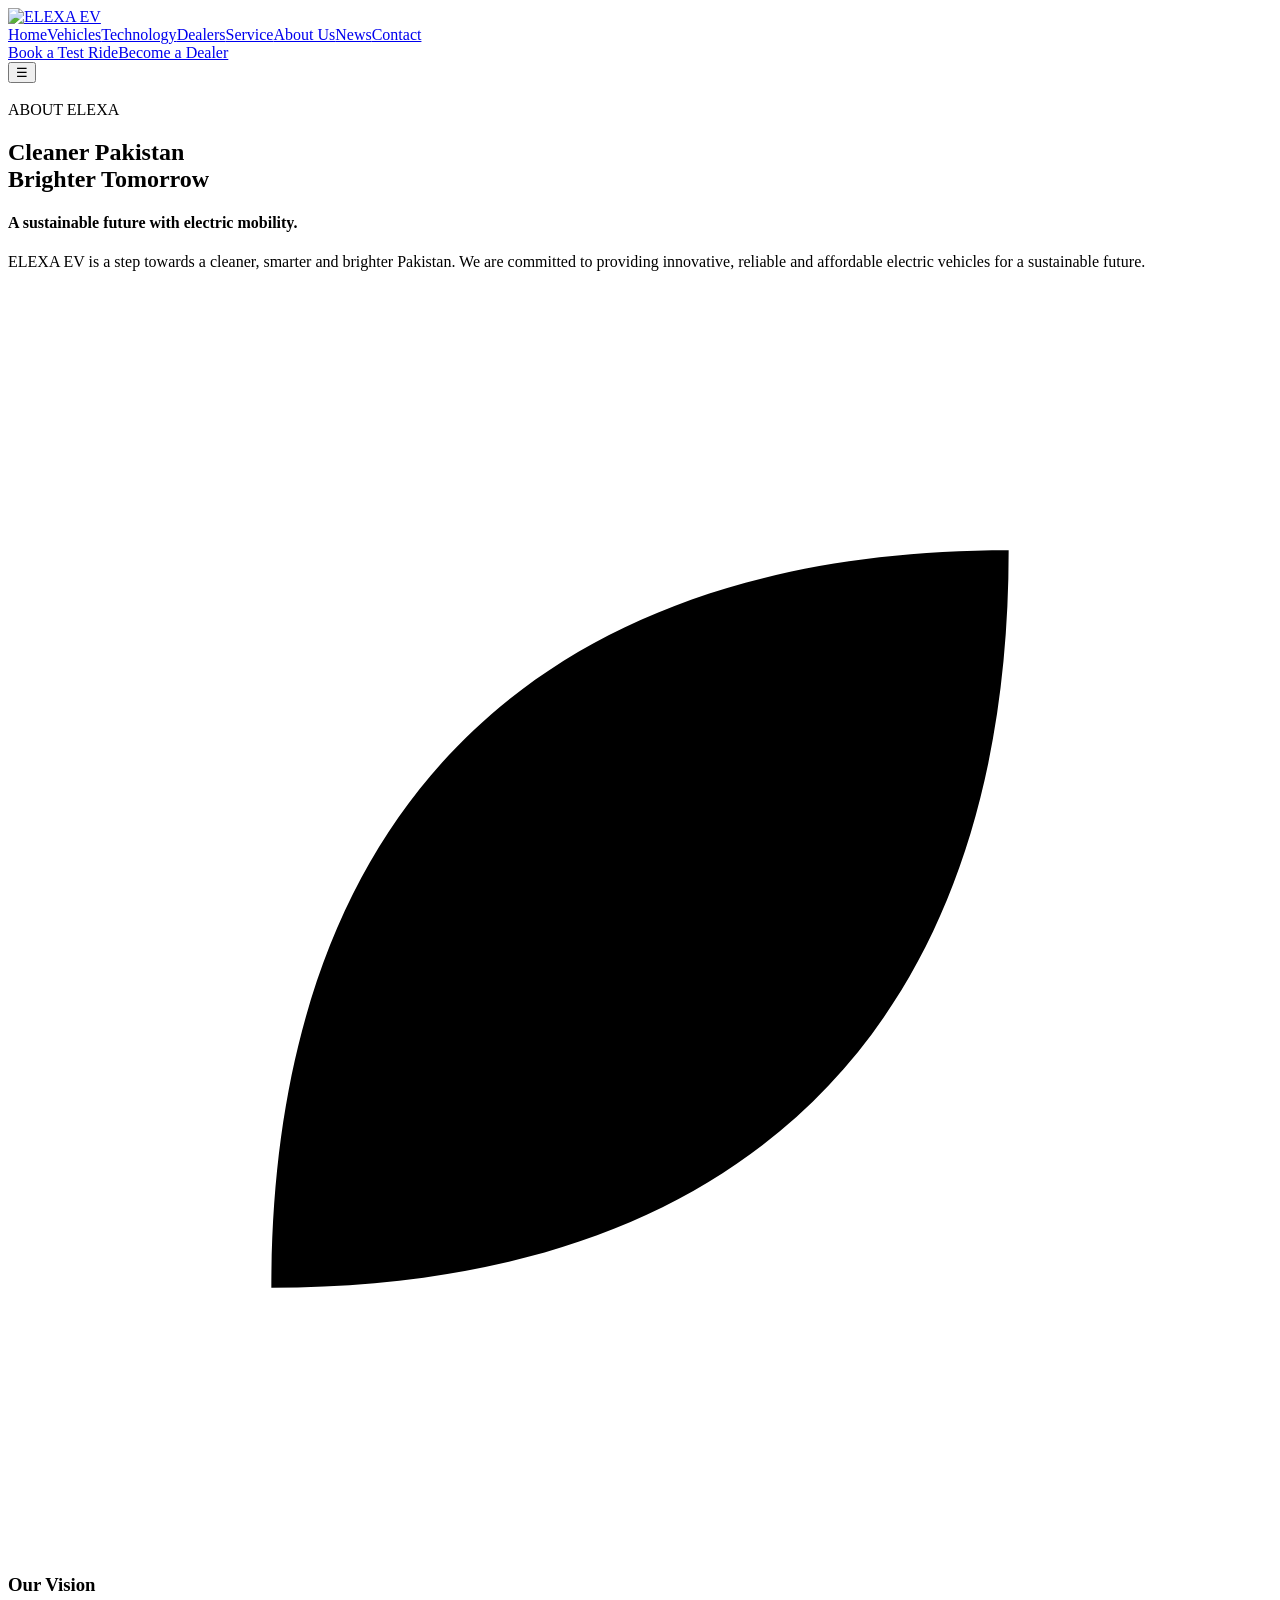
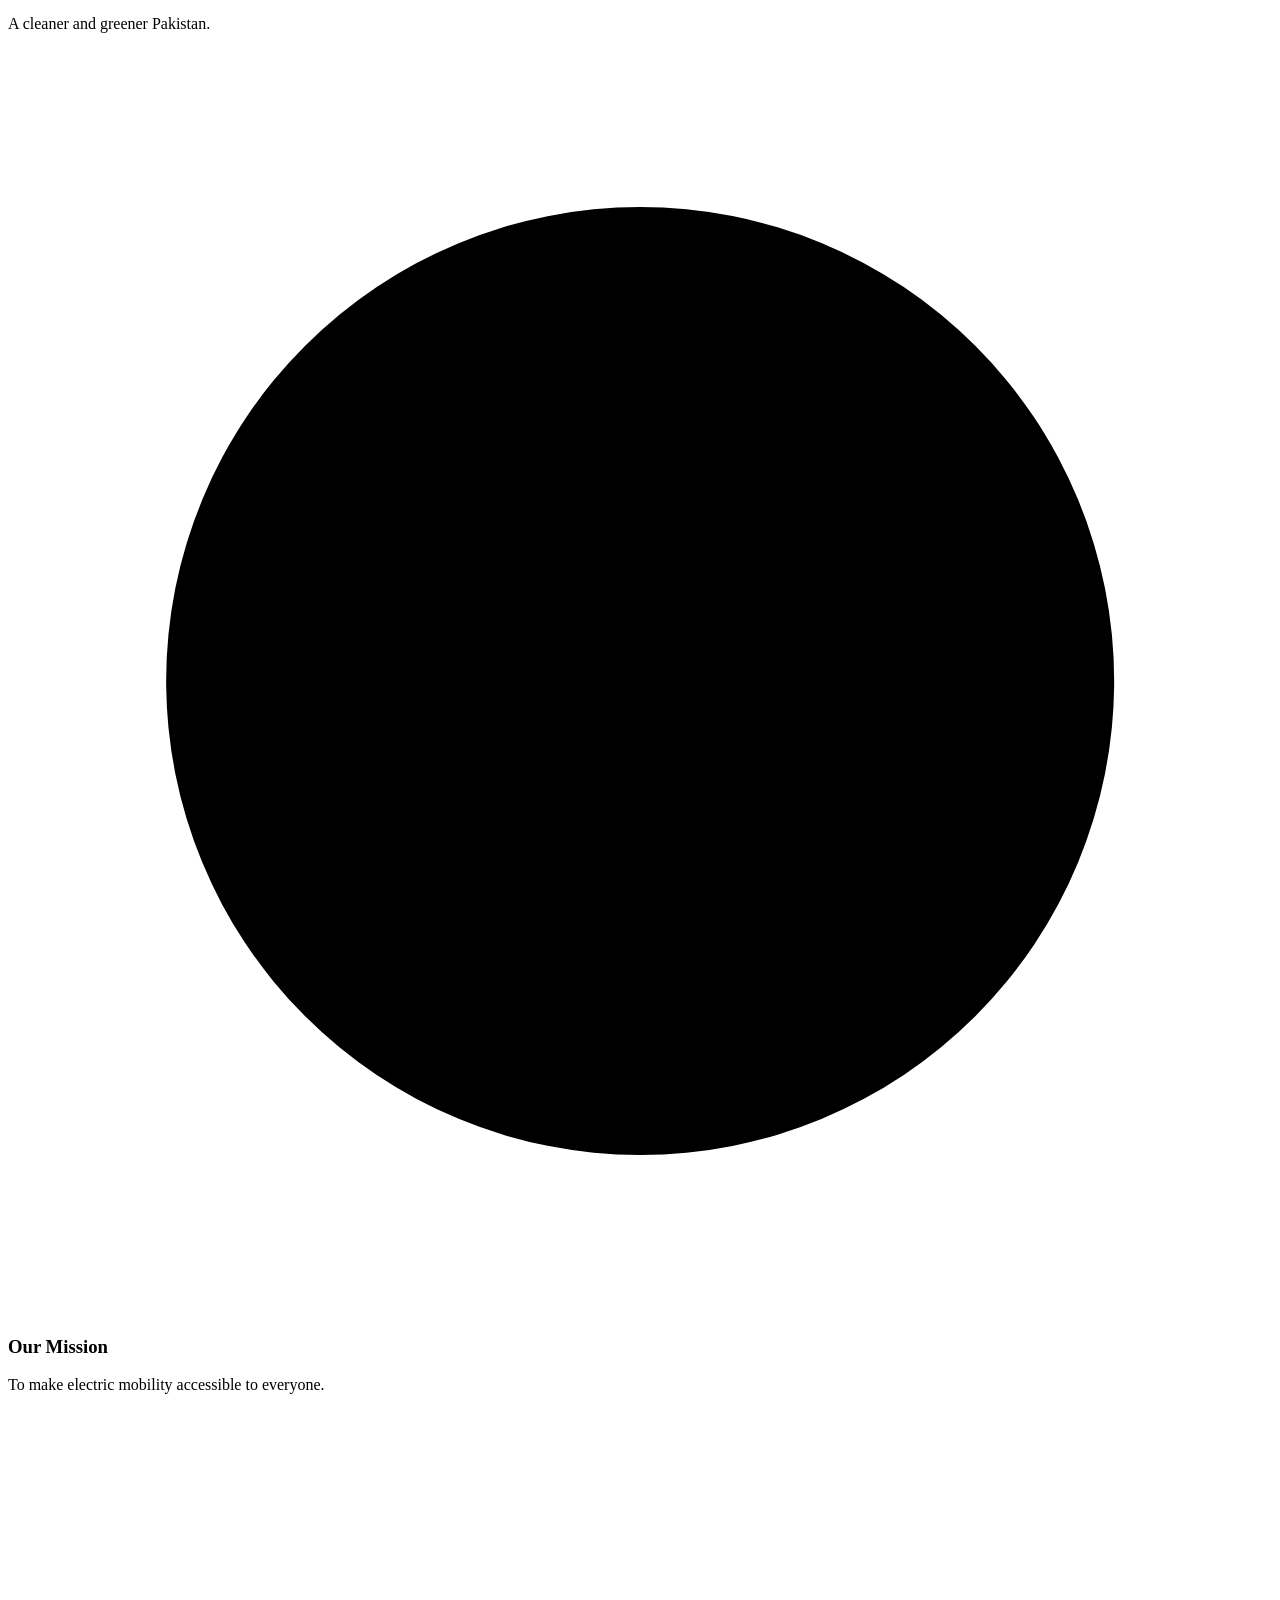
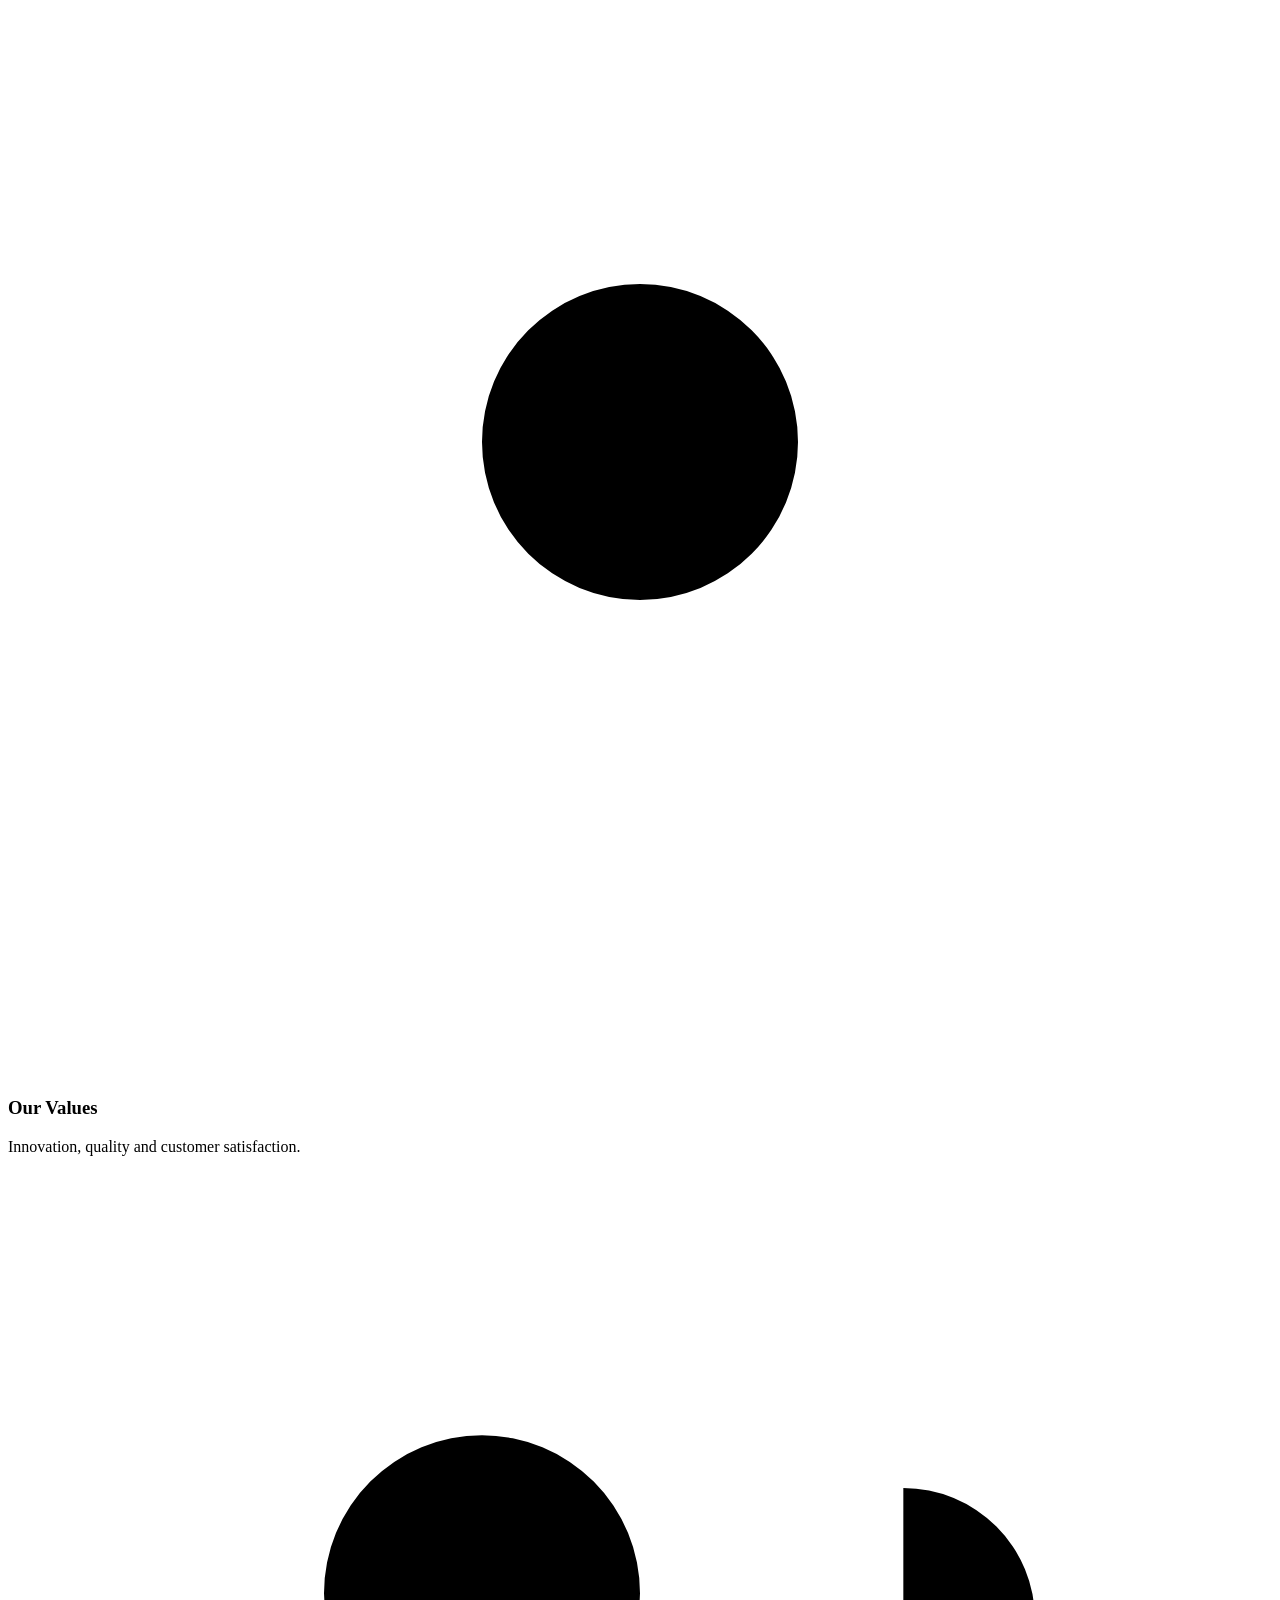
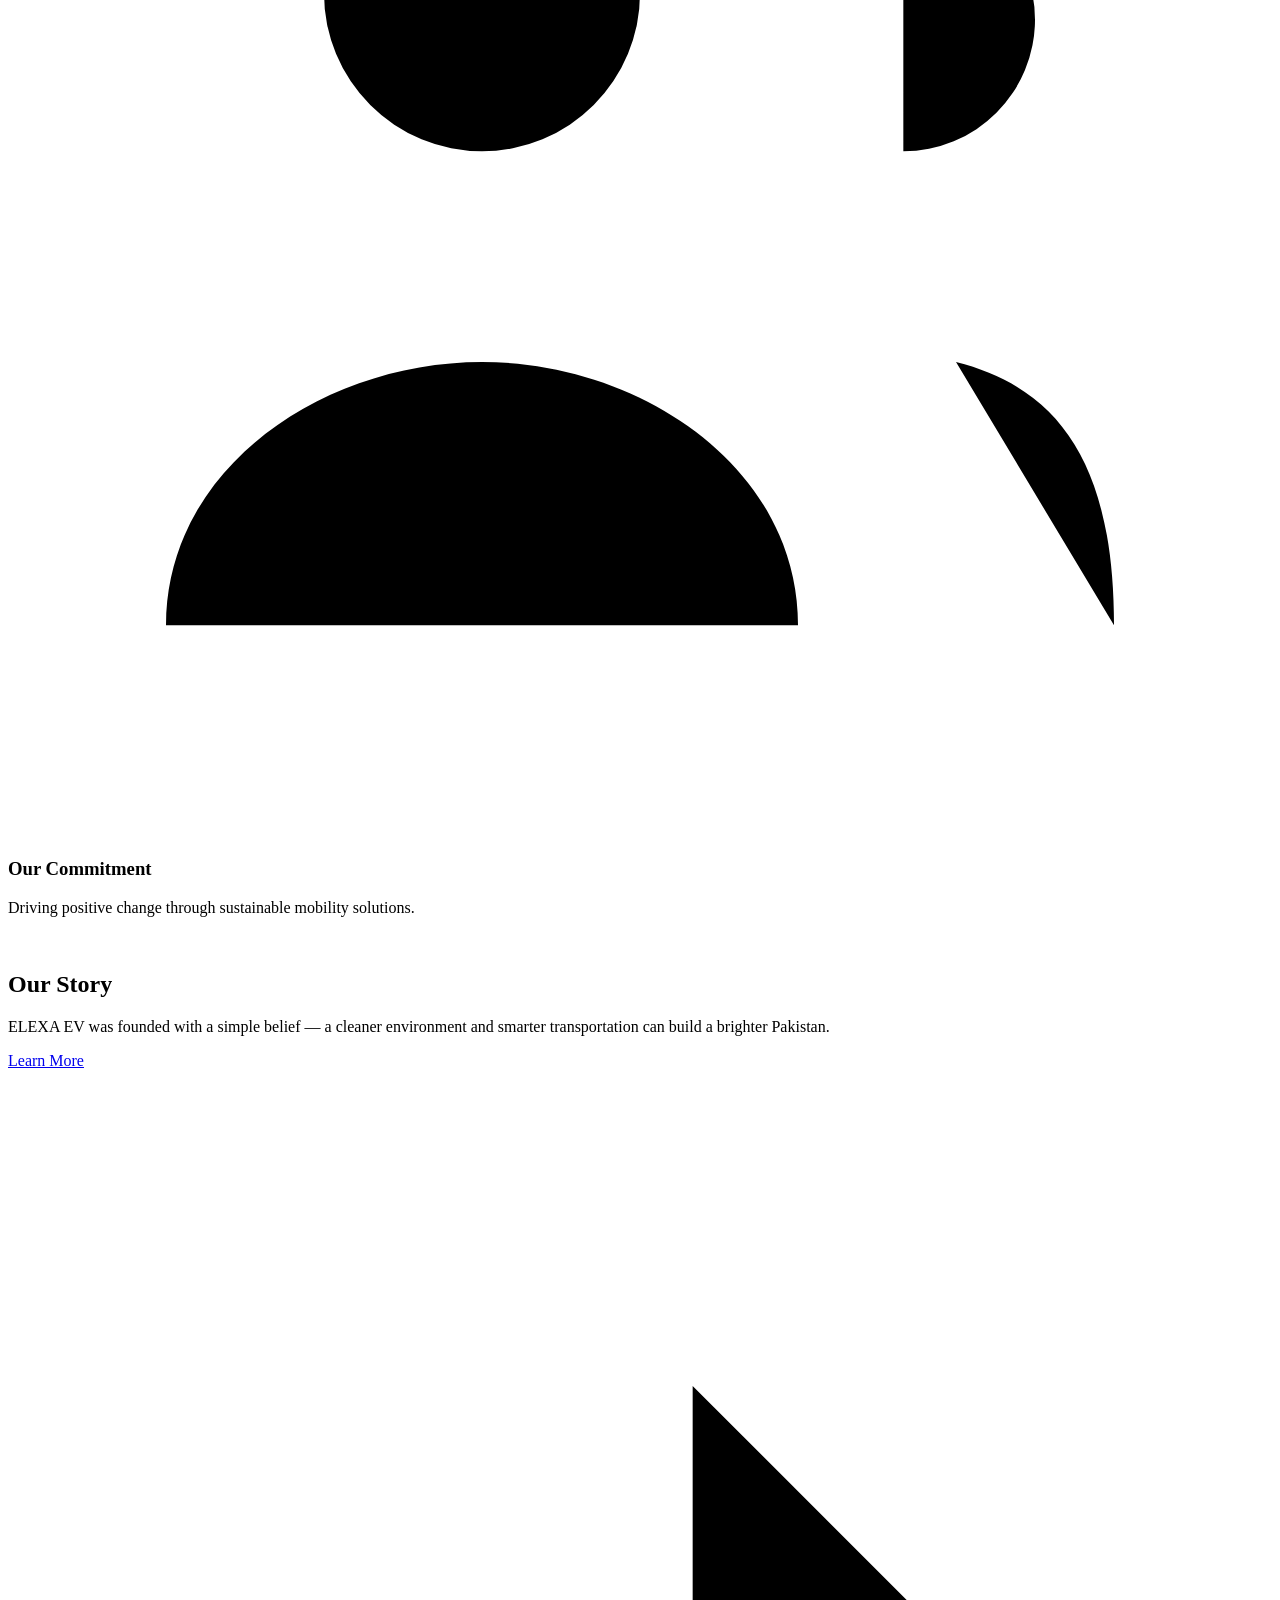
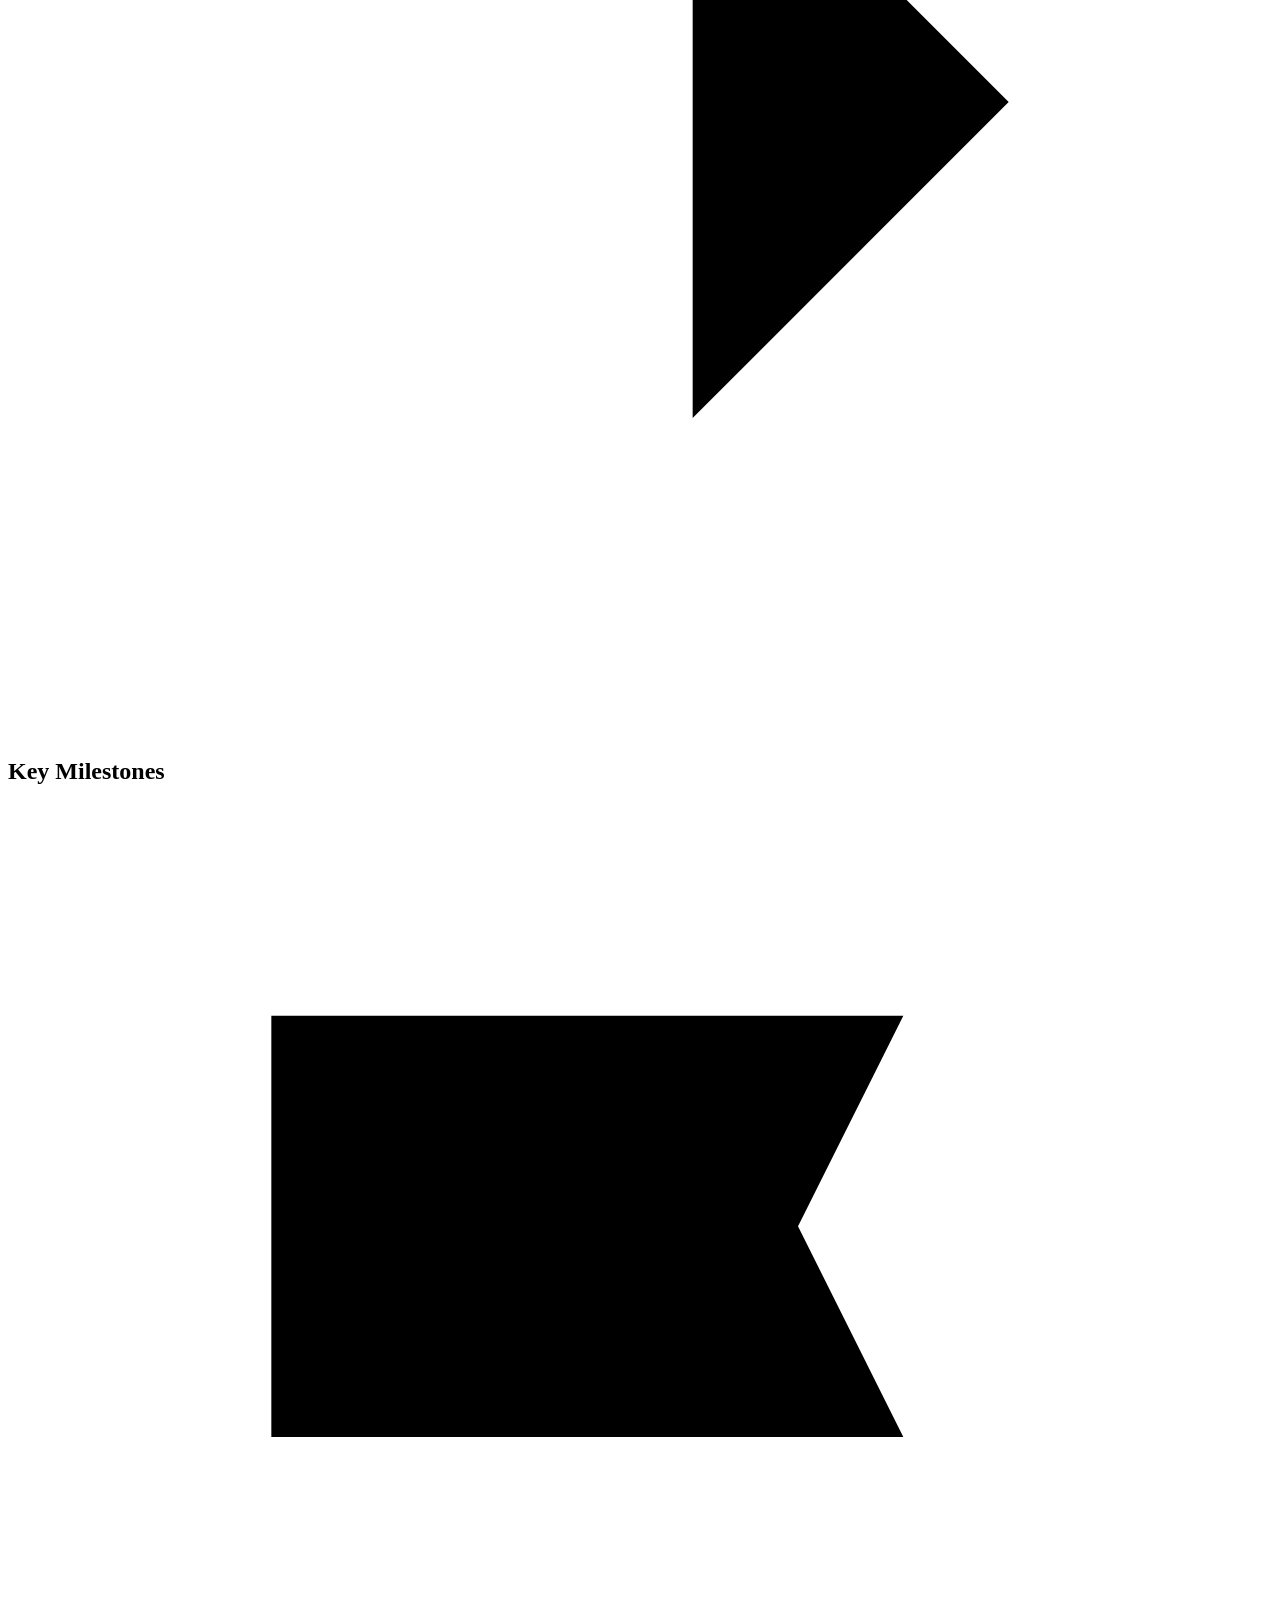
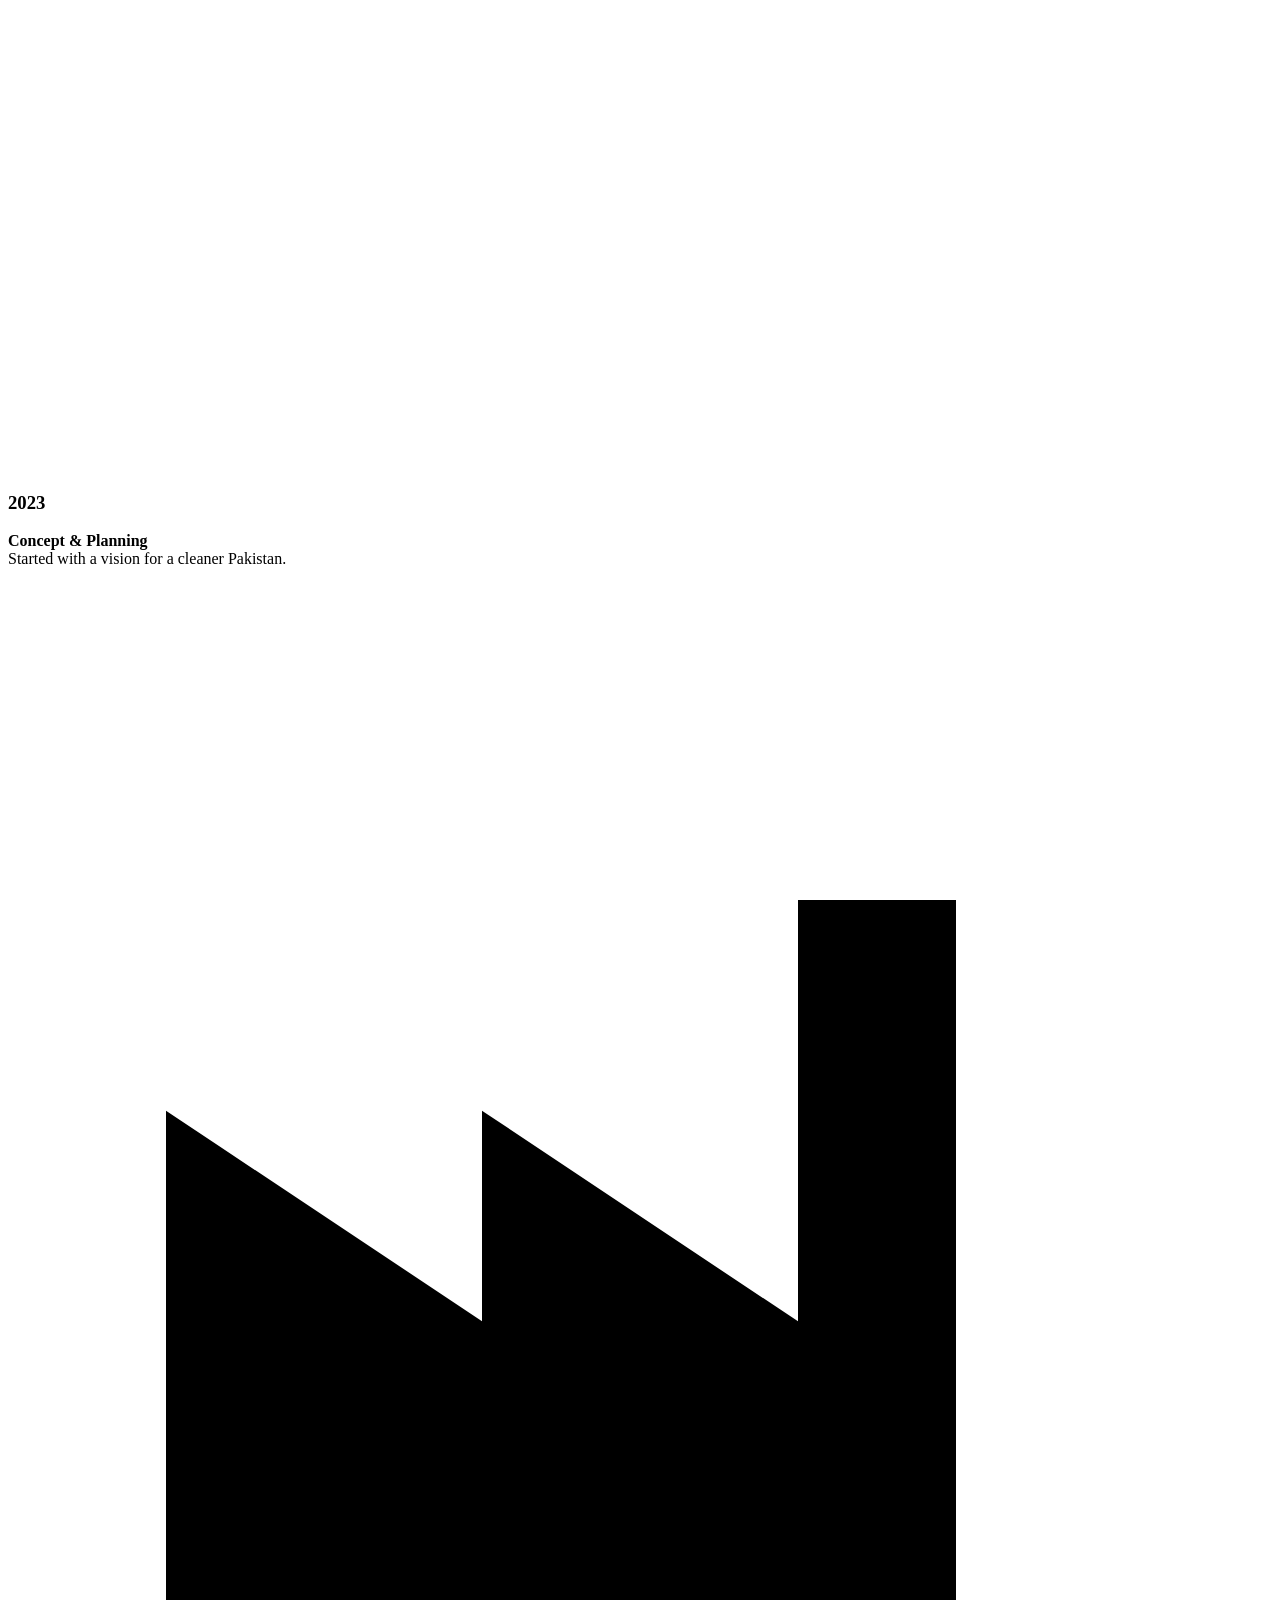
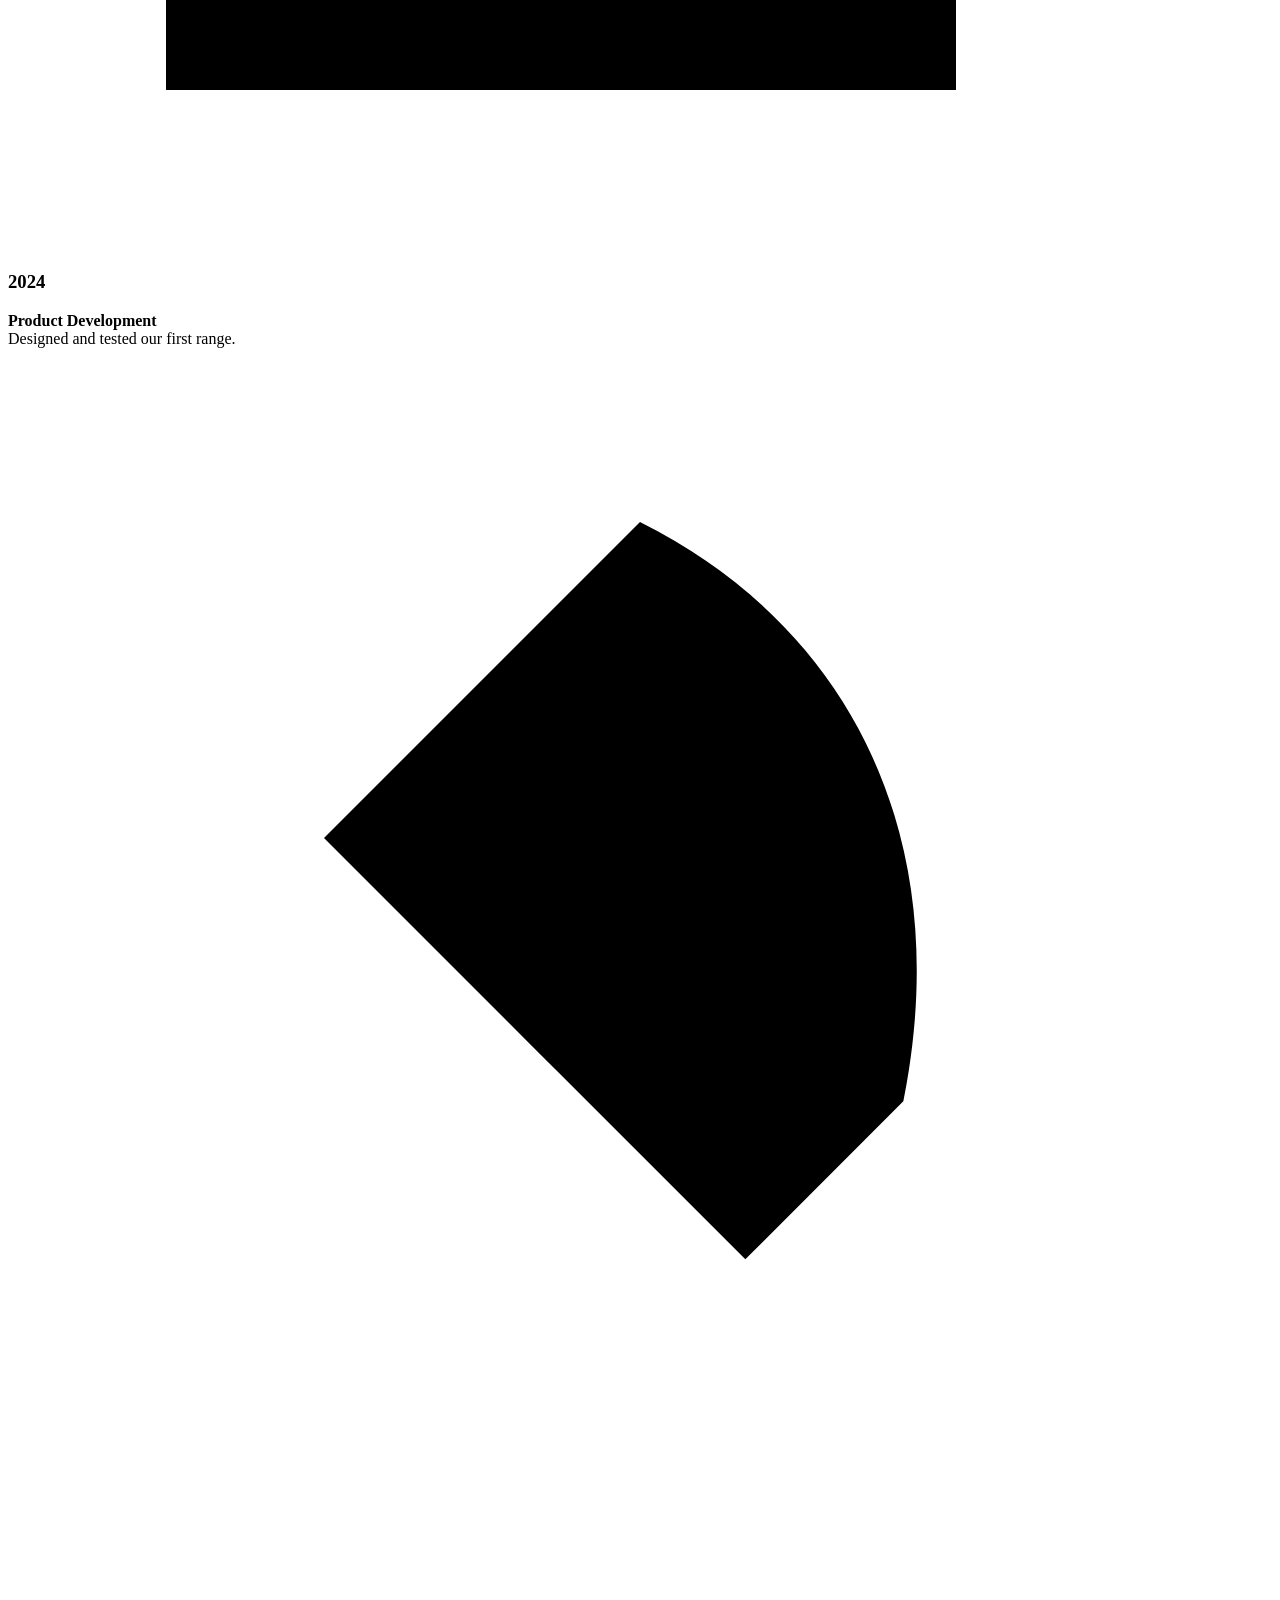
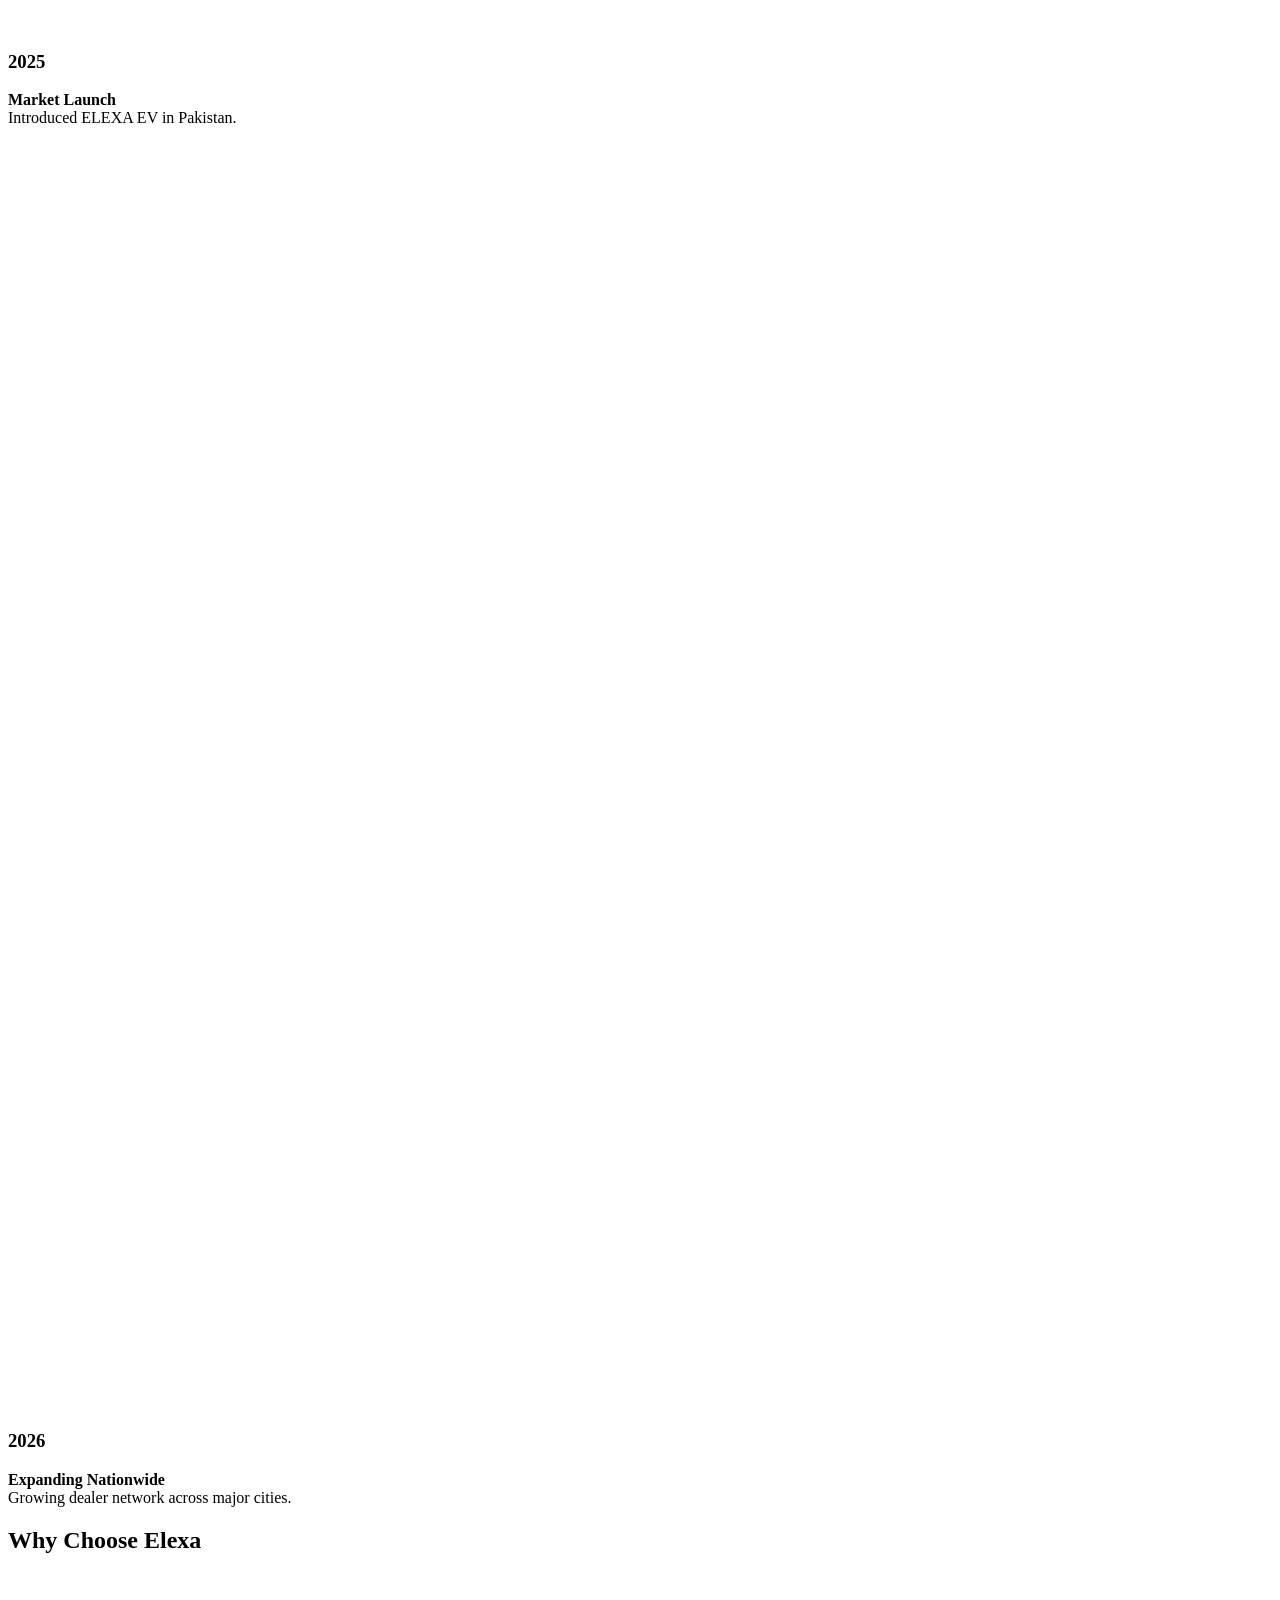
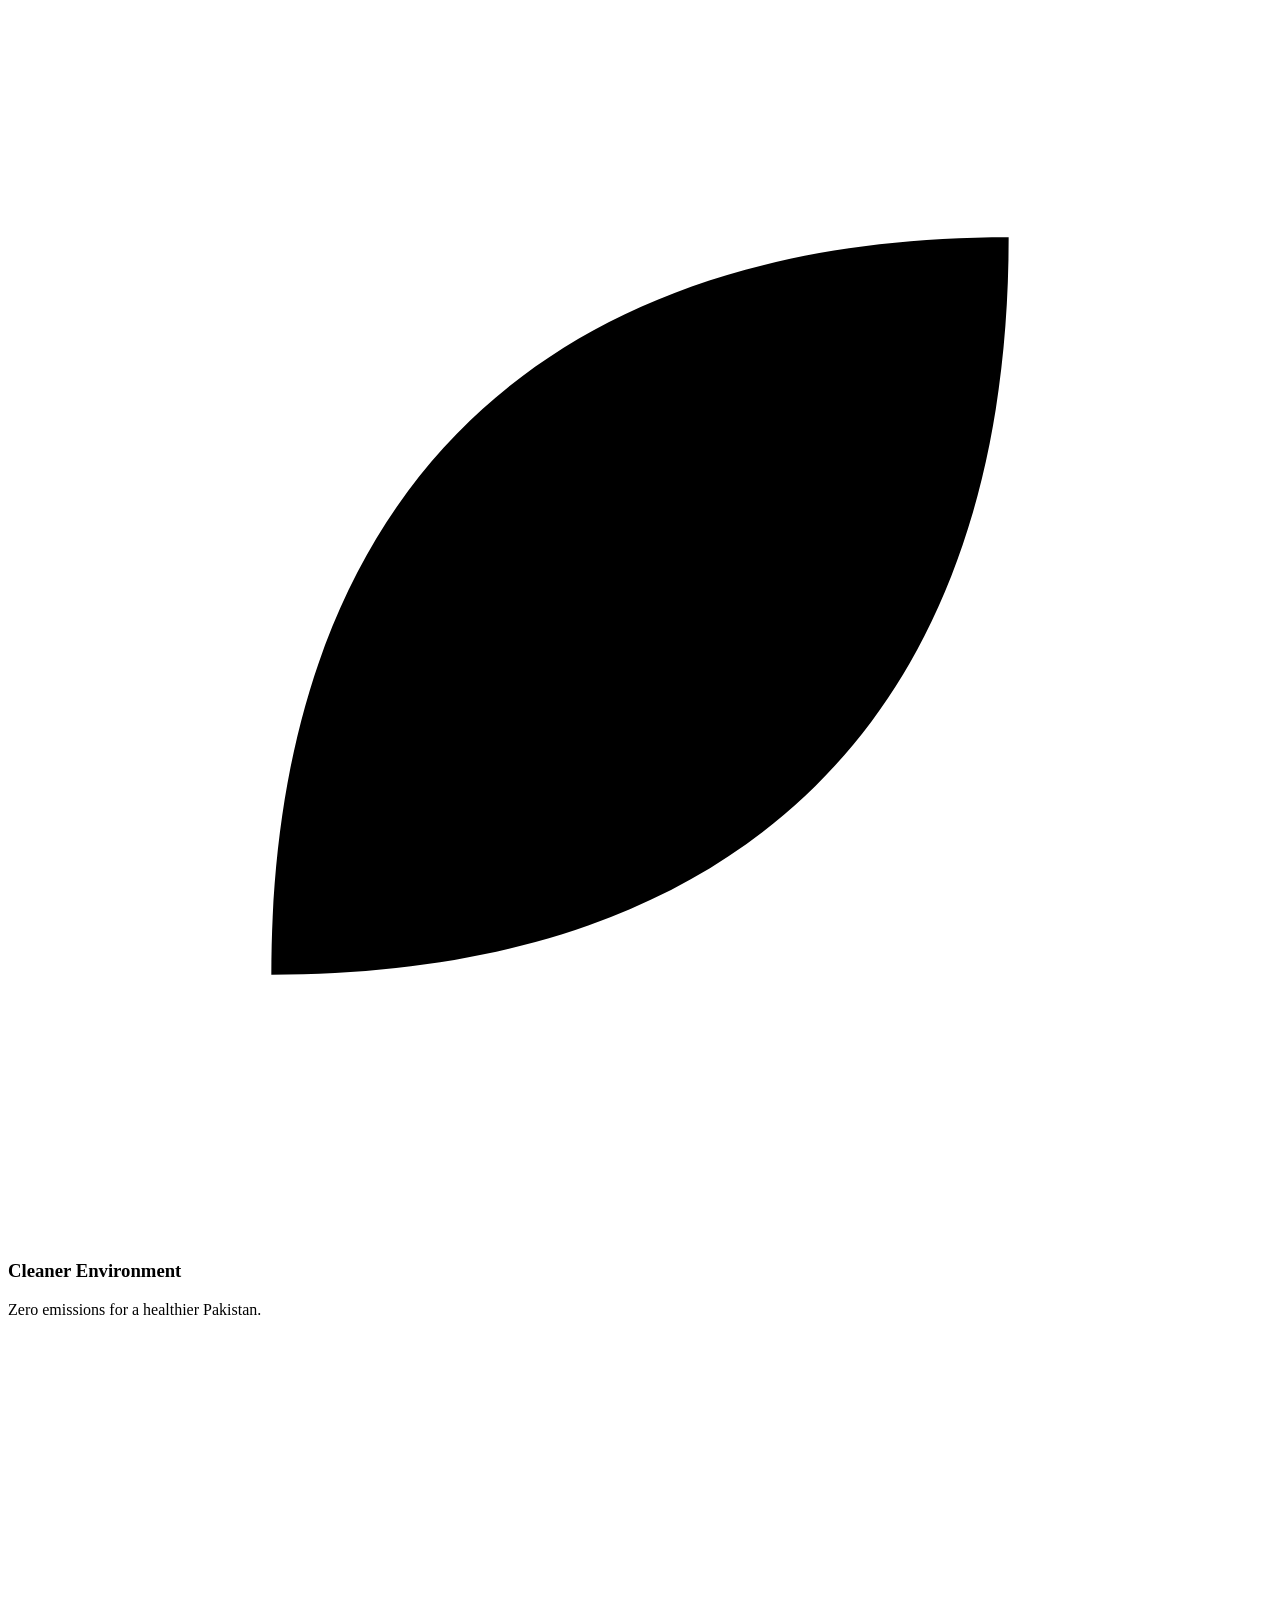
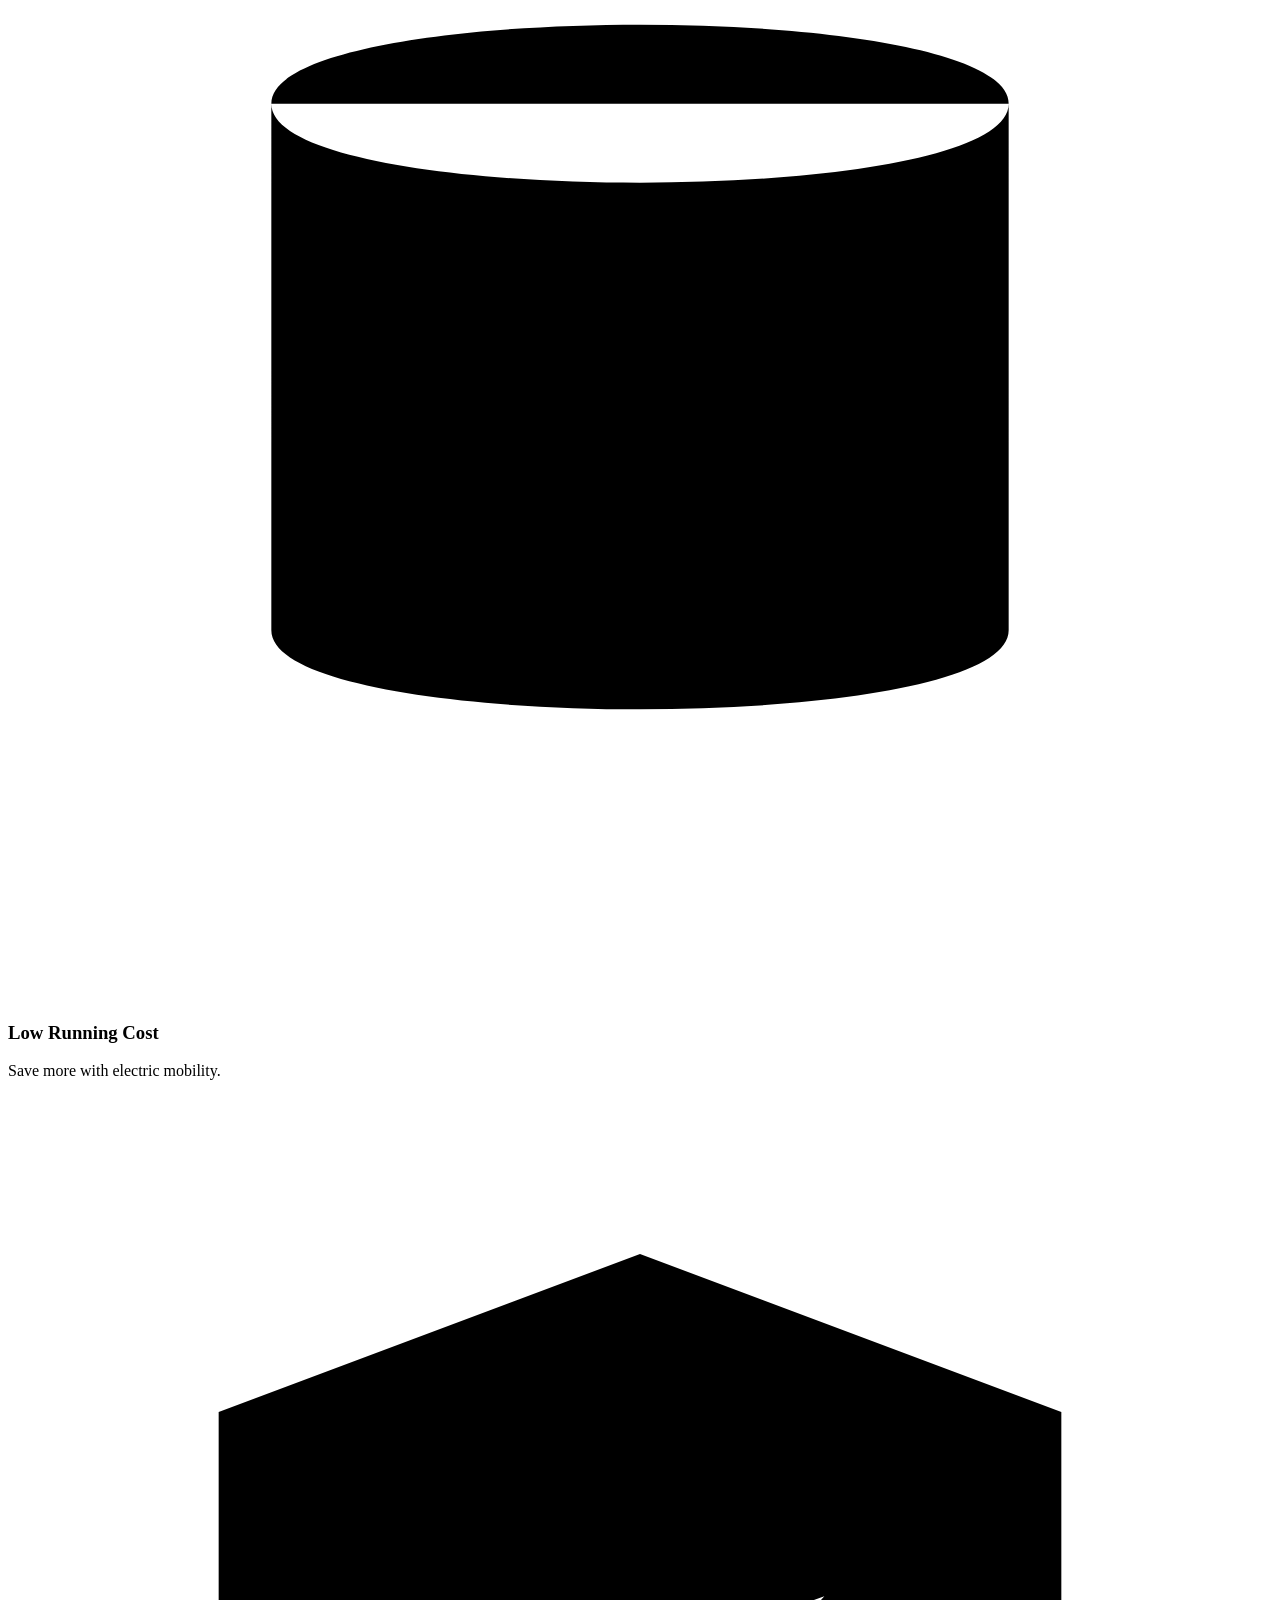
==== about.html @ 74de6cdb "Add files via upload" ====
<!DOCTYPE html><html lang="en"><head><meta charset="utf-8"><meta name="viewport" content="width=device-width,initial-scale=1"><title>About Us | ELEXA EV</title>
<link href="https://fonts.googleapis.com/css2?family=Exo+2:ital,wght@0,600;0,800;1,800&family=Inter:wght@400;500;600&family=Kaushan+Script&display=swap" rel="stylesheet"><link rel="stylesheet" href="css/style.css"></head><body class="">
<header class="hd"><div class="wrap"><a class="logo" href="index.html"><img src="images/logo.png" alt="ELEXA EV"></a><nav class="nav"><a href="index.html">Home</a><a href="models.html">Vehicles</a><a href="technology.html">Technology</a><a href="dealers.html">Dealers</a><a href="service.html">Service</a><a href="about.html" class=on>About Us</a><a href="news.html">News</a><a href="contact.html">Contact</a></nav><div class="acts"><a class="btn" href="test-ride.html">Book a Test Ride</a><a class="btn w" href="dealers.html#become">Become a Dealer</a></div><button class="tg" aria-label="Menu">&#9776;</button></div></header>
<section class="hero" style="--ar:1024/310;--tw:36"><img class="bg" src="images/hero_about.jpg" alt=""><div class="wrap"><div class="tx"><div class="kick">ABOUT ELEXA</div><h1>Cleaner Pakistan <span style="display:block">Brighter Tomorrow</span></h1><h4>A sustainable future with electric mobility.</h4><p>ELEXA EV is a step towards a cleaner, smarter and brighter Pakistan. We are committed to providing innovative, reliable and affordable electric vehicles for a sustainable future.</p><div class="bt"></div></div></div></section><section class="wrap sec"><div class="card g g4"><div class="ft"><div class="ic"><svg class="i" viewBox="0 0 24 24"><path d="M5 19c0-9 5-14 14-14 0 9-5 14-14 14zM5 19c3-4 6-7 9-9"/></svg></div><h3>Our Vision</h3><p>A cleaner and greener Pakistan.</p></div><div class="ft"><div class="ic"><svg class="i" viewBox="0 0 24 24"><path d="M12 21a9 9 0 100-18 9 9 0 000 18zM12 16a4 4 0 100-8 4 4 0 000 8z"/></svg></div><h3>Our Mission</h3><p>To make electric mobility accessible to everyone.</p></div><div class="ft"><div class="ic"><svg class="i" viewBox="0 0 24 24"><path d="M12 15a3 3 0 100-6 3 3 0 000 6zM12 3v3M12 18v3M3 12h3M18 12h3M5.6 5.6l2.1 2.1M16.3 16.3l2.1 2.1M18.4 5.6l-2.1 2.1M7.7 16.3l-2.1 2.1"/></svg></div><h3>Our Values</h3><p>Innovation, quality and customer satisfaction.</p></div><div class="ft"><div class="ic"><svg class="i" viewBox="0 0 24 24"><path d="M9 11a3 3 0 100-6 3 3 0 000 6zM3 20c0-3 3-5 6-5s6 2 6 5M17 11a2.5 2.5 0 100-5M18 15c2 .5 3 2 3 5"/></svg></div><h3>Our Commitment</h3><p>Driving positive change through sustainable mobility solutions.</p></div></div></section><section class="wrap"><div class="ov" style="min-height:240px"><img src="images/about_store.jpg" alt=""><div class="tx"><h2>Our <span>Story</span></h2><p style="margin-bottom:16px">ELEXA EV was founded with a simple belief &mdash; a cleaner environment and smarter transportation can build a brighter Pakistan.</p><a class="btn " href="contact.html">Learn More<svg viewBox="0 0 24 24"><path d="M5 12h14M13 6l6 6-6 6"/></svg></a></div></div></section><section class="wrap sec"><h2 style="font-size:24px;margin-bottom:20px">Key <span>Milestones</span></h2><div class="tl"><div class="ft"><div class="ic"><svg class="i" viewBox="0 0 24 24"><path d="M5 21V4M5 4h12l-2 4 2 4H5"/></svg></div><h3>2023</h3><p><b style="color:var(--navy)">Concept &amp; Planning</b><br>Started with a vision for a cleaner Pakistan.</p></div><div class="ft"><div class="ic"><svg class="i" viewBox="0 0 24 24"><path d="M3 21V10l6 4V10l6 4V6h3v15z"/></svg></div><h3>2024</h3><p><b style="color:var(--navy)">Product Development</b><br>Designed and tested our first range.</p></div><div class="ft"><div class="ic"><svg class="i" viewBox="0 0 24 24"><path d="M12 3c4 2 6 6 5 11l-3 3-4-4-4-4 3-3zM9 15l-4 4M13 17v3"/></svg></div><h3>2025</h3><p><b style="color:var(--navy)">Market Launch</b><br>Introduced ELEXA EV in Pakistan.</p></div><div class="ft"><div class="ic"><svg class="i" viewBox="0 0 24 24"><path d="M4 20V4M4 20h16M8 16v-4M12 16V8M16 16v-6"/></svg></div><h3>2026</h3><p><b style="color:var(--navy)">Expanding Nationwide</b><br>Growing dealer network across major cities.</p></div></div></section><section class="wrap" style="padding-bottom:30px"><h2 style="font-size:24px;margin-bottom:20px">Why Choose <span>Elexa</span></h2><div class="g g4"><div class="card"><div class="ft"><div class="ic"><svg class="i" viewBox="0 0 24 24"><path d="M5 19c0-9 5-14 14-14 0 9-5 14-14 14zM5 19c3-4 6-7 9-9"/></svg></div><h3>Cleaner Environment</h3><p>Zero emissions for a healthier Pakistan.</p></div></div><div class="card"><div class="ft"><div class="ic"><svg class="i" viewBox="0 0 24 24"><path d="M5 7c0-2 14-2 14 0s-14 2-14 0zM5 7v10c0 2 14 2 14 0V7M5 12c0 2 14 2 14 0"/></svg></div><h3>Low Running Cost</h3><p>Save more with electric mobility.</p></div></div><div class="card"><div class="ft"><div class="ic"><svg class="i" viewBox="0 0 24 24"><path d="M12 3l8 3v6c0 5-3.5 8-8 9-4.5-1-8-4-8-9V6zM8.5 12l2.5 2.5 4.5-5"/></svg></div><h3>Reliable Performance</h3><p>Built for Pakistani roads and conditions.</p></div></div><div class="card"><div class="ft"><div class="ic"><svg class="i" viewBox="0 0 24 24"><path d="M9 11a3 3 0 100-6 3 3 0 000 6zM3 20c0-3 3-5 6-5s6 2 6 5M17 11a2.5 2.5 0 100-5M18 15c2 .5 3 2 3 5"/></svg></div><h3>Customer Focused</h3><p>Your satisfaction is our priority.</p></div></div></div></section><section class="wrap"><div class="ov"><img src="images/about_road.jpg" alt=""><div class="tx"><h2>A Sustainable Future <span>for Pakistan</span></h2><p>By choosing ELEXA EV, you are contributing to cleaner air, reduced fuel dependency and a brighter, greener tomorrow.</p></div></div></section><section class="wrap sec"><div class="sub"><div><h2>Join Us in Building <span>a Cleaner Pakistan</span></h2><p>Be a part of the electric revolution with ELEXA EV.</p></div><div class="bt"><a class="btn " href="test-ride.html">Book a Test Ride<svg viewBox="0 0 24 24"><path d="M5 12h14M13 6l6 6-6 6"/></svg></a><a class="btn w" href="dealers.html#become">Become a Dealer</a></div></div></section>
<footer class="ft2"><div class="wrap"><div><a class="logo logo-f" href="index.html"><img src="images/logo.png" alt="ELEXA EV"></a><p style="margin-top:8px">Drive the Future. A cleaner, smarter and brighter Pakistan.</p></div><div><a href="index.html">Home</a><a href="models.html">Vehicles</a><a href="technology.html">Technology</a><a href="dealers.html">Dealers</a><a href="service.html">Service</a><a href="about.html">About Us</a><a href="news.html">News</a><a href="contact.html">Contact</a></div><p>&copy; 2026 ELEXA EV. All rights reserved.</p></div></footer><script src="js/main.js"></script></body></html>
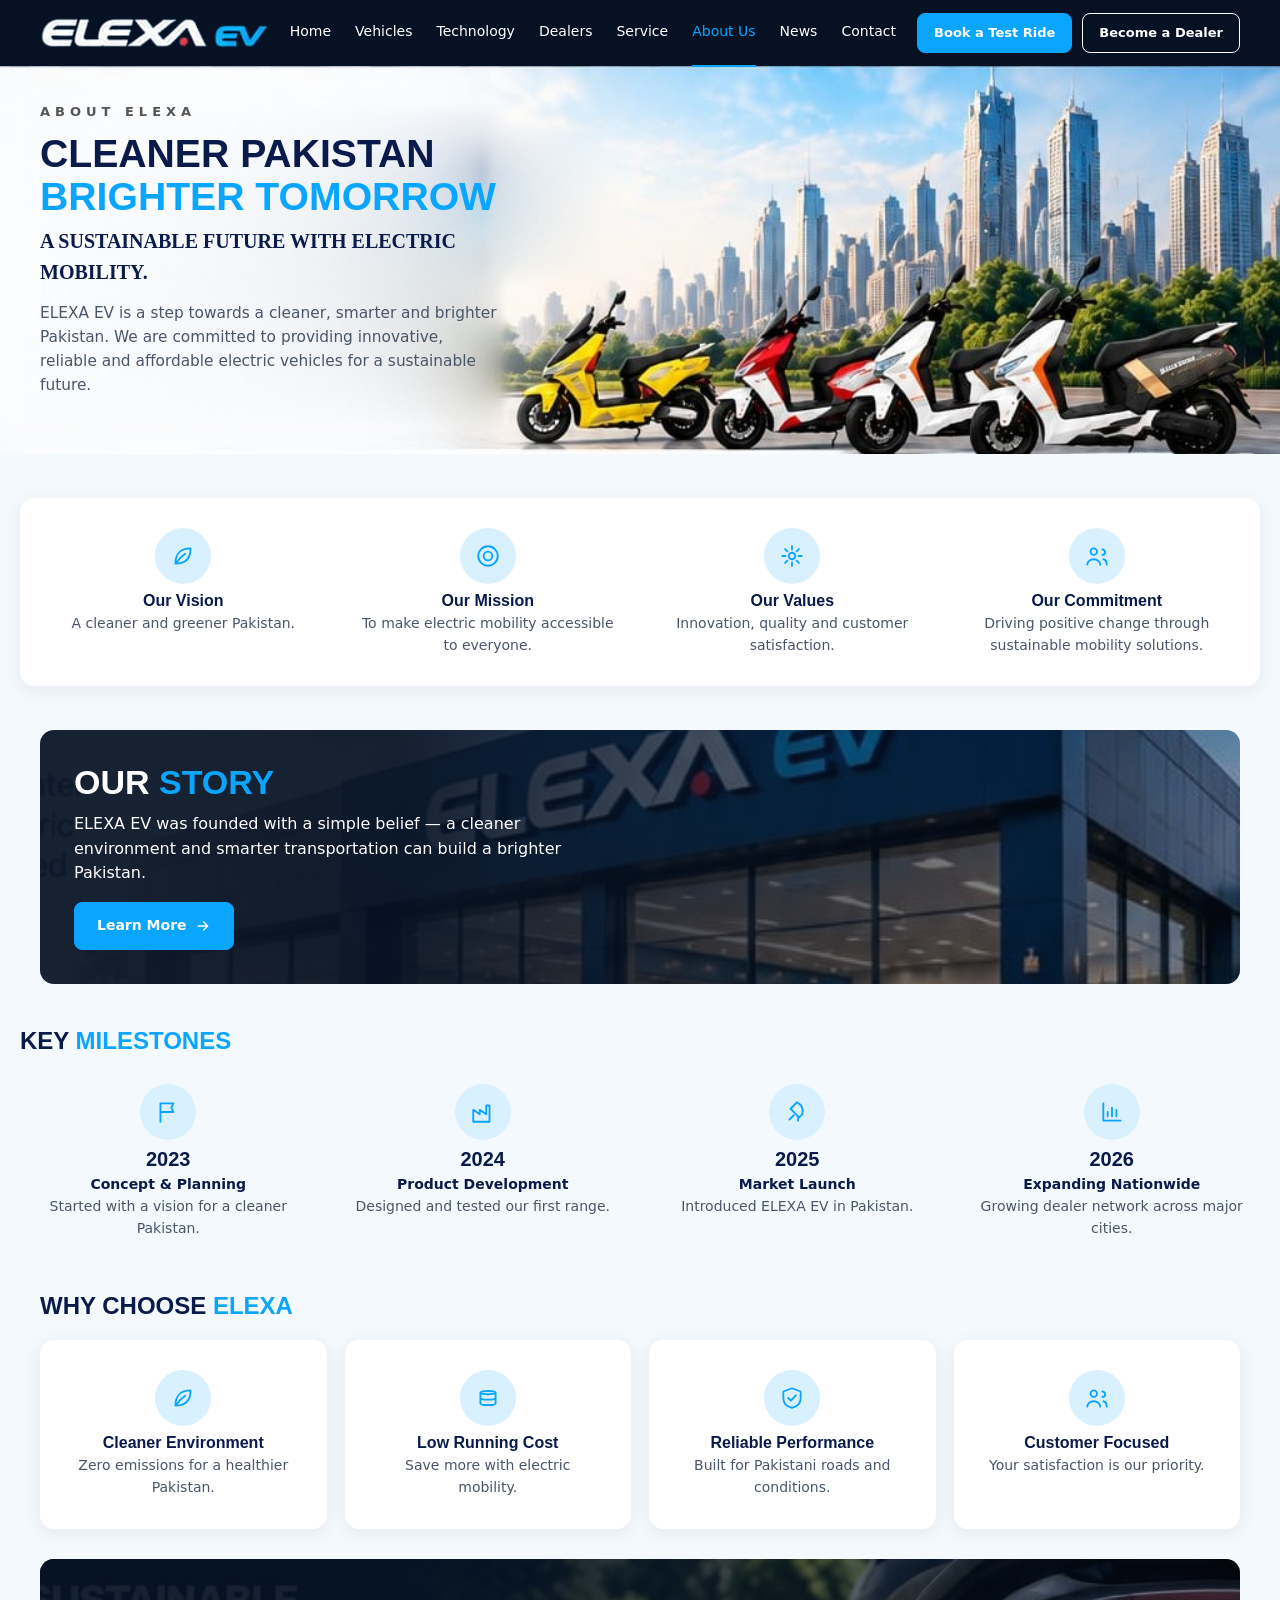
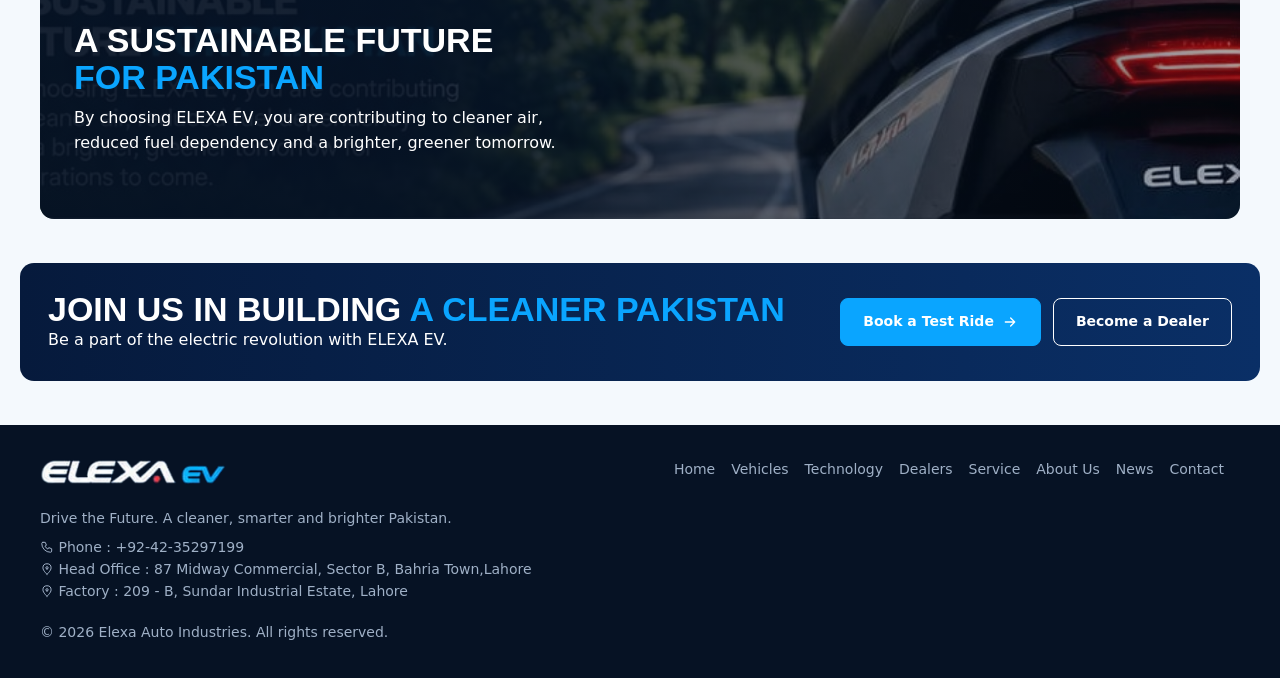
==== commit fa6ef8a2: "Add files via upload" ====
--- a/about.html
+++ b/about.html
@@ -1,5 +1,285 @@
-<!DOCTYPE html><html lang="en"><head><meta charset="utf-8"><meta name="viewport" content="width=device-width,initial-scale=1"><title>About Us | ELEXA EV</title>
-<link href="https://fonts.googleapis.com/css2?family=Exo+2:ital,wght@0,600;0,800;1,800&family=Inter:wght@400;500;600&family=Kaushan+Script&display=swap" rel="stylesheet"><link rel="stylesheet" href="css/style.css"></head><body class="">
-<header class="hd"><div class="wrap"><a class="logo" href="index.html"><img src="images/logo.png" alt="ELEXA EV"></a><nav class="nav"><a href="index.html">Home</a><a href="models.html">Vehicles</a><a href="technology.html">Technology</a><a href="dealers.html">Dealers</a><a href="service.html">Service</a><a href="about.html" class=on>About Us</a><a href="news.html">News</a><a href="contact.html">Contact</a></nav><div class="acts"><a class="btn" href="test-ride.html">Book a Test Ride</a><a class="btn w" href="dealers.html#become">Become a Dealer</a></div><button class="tg" aria-label="Menu">&#9776;</button></div></header>
-<section class="hero" style="--ar:1024/310;--tw:36"><img class="bg" src="images/hero_about.jpg" alt=""><div class="wrap"><div class="tx"><div class="kick">ABOUT ELEXA</div><h1>Cleaner Pakistan <span style="display:block">Brighter Tomorrow</span></h1><h4>A sustainable future with electric mobility.</h4><p>ELEXA EV is a step towards a cleaner, smarter and brighter Pakistan. We are committed to providing innovative, reliable and affordable electric vehicles for a sustainable future.</p><div class="bt"></div></div></div></section><section class="wrap sec"><div class="card g g4"><div class="ft"><div class="ic"><svg class="i" viewBox="0 0 24 24"><path d="M5 19c0-9 5-14 14-14 0 9-5 14-14 14zM5 19c3-4 6-7 9-9"/></svg></div><h3>Our Vision</h3><p>A cleaner and greener Pakistan.</p></div><div class="ft"><div class="ic"><svg class="i" viewBox="0 0 24 24"><path d="M12 21a9 9 0 100-18 9 9 0 000 18zM12 16a4 4 0 100-8 4 4 0 000 8z"/></svg></div><h3>Our Mission</h3><p>To make electric mobility accessible to everyone.</p></div><div class="ft"><div class="ic"><svg class="i" viewBox="0 0 24 24"><path d="M12 15a3 3 0 100-6 3 3 0 000 6zM12 3v3M12 18v3M3 12h3M18 12h3M5.6 5.6l2.1 2.1M16.3 16.3l2.1 2.1M18.4 5.6l-2.1 2.1M7.7 16.3l-2.1 2.1"/></svg></div><h3>Our Values</h3><p>Innovation, quality and customer satisfaction.</p></div><div class="ft"><div class="ic"><svg class="i" viewBox="0 0 24 24"><path d="M9 11a3 3 0 100-6 3 3 0 000 6zM3 20c0-3 3-5 6-5s6 2 6 5M17 11a2.5 2.5 0 100-5M18 15c2 .5 3 2 3 5"/></svg></div><h3>Our Commitment</h3><p>Driving positive change through sustainable mobility solutions.</p></div></div></section><section class="wrap"><div class="ov" style="min-height:240px"><img src="images/about_store.jpg" alt=""><div class="tx"><h2>Our <span>Story</span></h2><p style="margin-bottom:16px">ELEXA EV was founded with a simple belief &mdash; a cleaner environment and smarter transportation can build a brighter Pakistan.</p><a class="btn " href="contact.html">Learn More<svg viewBox="0 0 24 24"><path d="M5 12h14M13 6l6 6-6 6"/></svg></a></div></div></section><section class="wrap sec"><h2 style="font-size:24px;margin-bottom:20px">Key <span>Milestones</span></h2><div class="tl"><div class="ft"><div class="ic"><svg class="i" viewBox="0 0 24 24"><path d="M5 21V4M5 4h12l-2 4 2 4H5"/></svg></div><h3>2023</h3><p><b style="color:var(--navy)">Concept &amp; Planning</b><br>Started with a vision for a cleaner Pakistan.</p></div><div class="ft"><div class="ic"><svg class="i" viewBox="0 0 24 24"><path d="M3 21V10l6 4V10l6 4V6h3v15z"/></svg></div><h3>2024</h3><p><b style="color:var(--navy)">Product Development</b><br>Designed and tested our first range.</p></div><div class="ft"><div class="ic"><svg class="i" viewBox="0 0 24 24"><path d="M12 3c4 2 6 6 5 11l-3 3-4-4-4-4 3-3zM9 15l-4 4M13 17v3"/></svg></div><h3>2025</h3><p><b style="color:var(--navy)">Market Launch</b><br>Introduced ELEXA EV in Pakistan.</p></div><div class="ft"><div class="ic"><svg class="i" viewBox="0 0 24 24"><path d="M4 20V4M4 20h16M8 16v-4M12 16V8M16 16v-6"/></svg></div><h3>2026</h3><p><b style="color:var(--navy)">Expanding Nationwide</b><br>Growing dealer network across major cities.</p></div></div></section><section class="wrap" style="padding-bottom:30px"><h2 style="font-size:24px;margin-bottom:20px">Why Choose <span>Elexa</span></h2><div class="g g4"><div class="card"><div class="ft"><div class="ic"><svg class="i" viewBox="0 0 24 24"><path d="M5 19c0-9 5-14 14-14 0 9-5 14-14 14zM5 19c3-4 6-7 9-9"/></svg></div><h3>Cleaner Environment</h3><p>Zero emissions for a healthier Pakistan.</p></div></div><div class="card"><div class="ft"><div class="ic"><svg class="i" viewBox="0 0 24 24"><path d="M5 7c0-2 14-2 14 0s-14 2-14 0zM5 7v10c0 2 14 2 14 0V7M5 12c0 2 14 2 14 0"/></svg></div><h3>Low Running Cost</h3><p>Save more with electric mobility.</p></div></div><div class="card"><div class="ft"><div class="ic"><svg class="i" viewBox="0 0 24 24"><path d="M12 3l8 3v6c0 5-3.5 8-8 9-4.5-1-8-4-8-9V6zM8.5 12l2.5 2.5 4.5-5"/></svg></div><h3>Reliable Performance</h3><p>Built for Pakistani roads and conditions.</p></div></div><div class="card"><div class="ft"><div class="ic"><svg class="i" viewBox="0 0 24 24"><path d="M9 11a3 3 0 100-6 3 3 0 000 6zM3 20c0-3 3-5 6-5s6 2 6 5M17 11a2.5 2.5 0 100-5M18 15c2 .5 3 2 3 5"/></svg></div><h3>Customer Focused</h3><p>Your satisfaction is our priority.</p></div></div></div></section><section class="wrap"><div class="ov"><img src="images/about_road.jpg" alt=""><div class="tx"><h2>A Sustainable Future <span>for Pakistan</span></h2><p>By choosing ELEXA EV, you are contributing to cleaner air, reduced fuel dependency and a brighter, greener tomorrow.</p></div></div></section><section class="wrap sec"><div class="sub"><div><h2>Join Us in Building <span>a Cleaner Pakistan</span></h2><p>Be a part of the electric revolution with ELEXA EV.</p></div><div class="bt"><a class="btn " href="test-ride.html">Book a Test Ride<svg viewBox="0 0 24 24"><path d="M5 12h14M13 6l6 6-6 6"/></svg></a><a class="btn w" href="dealers.html#become">Become a Dealer</a></div></div></section>
-<footer class="ft2"><div class="wrap"><div><a class="logo logo-f" href="index.html"><img src="images/logo.png" alt="ELEXA EV"></a><p style="margin-top:8px">Drive the Future. A cleaner, smarter and brighter Pakistan.</p></div><div><a href="index.html">Home</a><a href="models.html">Vehicles</a><a href="technology.html">Technology</a><a href="dealers.html">Dealers</a><a href="service.html">Service</a><a href="about.html">About Us</a><a href="news.html">News</a><a href="contact.html">Contact</a></div><p>&copy; 2026 ELEXA EV. All rights reserved.</p></div></footer><script src="js/main.js"></script></body></html>+<!doctype html>
+<html lang="en">
+  <head>
+    <meta charset="utf-8" />
+    <meta name="viewport" content="width=device-width,initial-scale=1" />
+    <title>About Us | ELEXA EV</title>
+    <link
+      href="https://fonts.googleapis.com/css2?family=Exo+2:ital,wght@0,600;0,800;1,800&family=Inter:wght@400;500;600&family=Kaushan+Script&display=swap"
+      rel="stylesheet"
+    />
+    <link rel="stylesheet" href="css/style.css" />
+  </head>
+  <body class="">
+    <header class="hd">
+      <div class="wrap">
+        <a class="logo" href="index.html"
+          ><img src="images/logo.png" alt="ELEXA EV"
+        /></a>
+        <nav class="nav">
+          <a href="index.html">Home</a><a href="models.html">Vehicles</a
+          ><a href="technology.html">Technology</a
+          ><a href="dealers.html">Dealers</a><a href="service.html">Service</a
+          ><a href="about.html" class="on">About Us</a
+          ><a href="news.html">News</a><a href="contact.html">Contact</a>
+        </nav>
+        <div class="acts">
+          <a class="btn" href="test-ride.html">Book a Test Ride</a
+          ><a class="btn w" href="dealers.html#become">Become a Dealer</a>
+        </div>
+        <button class="tg" aria-label="Menu">&#9776;</button>
+      </div>
+    </header>
+    <section class="hero" style="--ar: 1024/310; --tw: 36">
+      <img class="bg" src="images/hero_about.jpg" alt="" />
+      <div class="wrap">
+        <div class="tx">
+          <div class="kick">ABOUT ELEXA</div>
+          <h1>
+            Cleaner Pakistan
+            <span style="display: block">Brighter Tomorrow</span>
+          </h1>
+          <h4>A sustainable future with electric mobility.</h4>
+          <p>
+            ELEXA EV is a step towards a cleaner, smarter and brighter Pakistan.
+            We are committed to providing innovative, reliable and affordable
+            electric vehicles for a sustainable future.
+          </p>
+          <div class="bt"></div>
+        </div>
+      </div>
+    </section>
+    <section class="wrap sec">
+      <div class="card g g4">
+        <div class="ft">
+          <div class="ic">
+            <svg class="i" viewBox="0 0 24 24">
+              <path d="M5 19c0-9 5-14 14-14 0 9-5 14-14 14zM5 19c3-4 6-7 9-9" />
+            </svg>
+          </div>
+          <h3>Our Vision</h3>
+          <p>A cleaner and greener Pakistan.</p>
+        </div>
+        <div class="ft">
+          <div class="ic">
+            <svg class="i" viewBox="0 0 24 24">
+              <path
+                d="M12 21a9 9 0 100-18 9 9 0 000 18zM12 16a4 4 0 100-8 4 4 0 000 8z"
+              />
+            </svg>
+          </div>
+          <h3>Our Mission</h3>
+          <p>To make electric mobility accessible to everyone.</p>
+        </div>
+        <div class="ft">
+          <div class="ic">
+            <svg class="i" viewBox="0 0 24 24">
+              <path
+                d="M12 15a3 3 0 100-6 3 3 0 000 6zM12 3v3M12 18v3M3 12h3M18 12h3M5.6 5.6l2.1 2.1M16.3 16.3l2.1 2.1M18.4 5.6l-2.1 2.1M7.7 16.3l-2.1 2.1"
+              />
+            </svg>
+          </div>
+          <h3>Our Values</h3>
+          <p>Innovation, quality and customer satisfaction.</p>
+        </div>
+        <div class="ft">
+          <div class="ic">
+            <svg class="i" viewBox="0 0 24 24">
+              <path
+                d="M9 11a3 3 0 100-6 3 3 0 000 6zM3 20c0-3 3-5 6-5s6 2 6 5M17 11a2.5 2.5 0 100-5M18 15c2 .5 3 2 3 5"
+              />
+            </svg>
+          </div>
+          <h3>Our Commitment</h3>
+          <p>Driving positive change through sustainable mobility solutions.</p>
+        </div>
+      </div>
+    </section>
+    <section class="wrap">
+      <div class="ov" style="min-height: 240px">
+        <img src="images/about_store.jpg" alt="" />
+        <div class="tx">
+          <h2>Our <span>Story</span></h2>
+          <p style="margin-bottom: 16px">
+            ELEXA EV was founded with a simple belief &mdash; a cleaner
+            environment and smarter transportation can build a brighter
+            Pakistan.
+          </p>
+          <a class="btn" href="contact.html"
+            >Learn More<svg viewBox="0 0 24 24">
+              <path d="M5 12h14M13 6l6 6-6 6" /></svg
+          ></a>
+        </div>
+      </div>
+    </section>
+    <section class="wrap sec">
+      <h2 style="font-size: 24px; margin-bottom: 20px">
+        Key <span>Milestones</span>
+      </h2>
+      <div class="tl">
+        <div class="ft">
+          <div class="ic">
+            <svg class="i" viewBox="0 0 24 24">
+              <path d="M5 21V4M5 4h12l-2 4 2 4H5" />
+            </svg>
+          </div>
+          <h3>2023</h3>
+          <p>
+            <b style="color: var(--navy)">Concept &amp; Planning</b
+            ><br />Started with a vision for a cleaner Pakistan.
+          </p>
+        </div>
+        <div class="ft">
+          <div class="ic">
+            <svg class="i" viewBox="0 0 24 24">
+              <path d="M3 21V10l6 4V10l6 4V6h3v15z" />
+            </svg>
+          </div>
+          <h3>2024</h3>
+          <p>
+            <b style="color: var(--navy)">Product Development</b><br />Designed
+            and tested our first range.
+          </p>
+        </div>
+        <div class="ft">
+          <div class="ic">
+            <svg class="i" viewBox="0 0 24 24">
+              <path
+                d="M12 3c4 2 6 6 5 11l-3 3-4-4-4-4 3-3zM9 15l-4 4M13 17v3"
+              />
+            </svg>
+          </div>
+          <h3>2025</h3>
+          <p>
+            <b style="color: var(--navy)">Market Launch</b><br />Introduced
+            ELEXA EV in Pakistan.
+          </p>
+        </div>
+        <div class="ft">
+          <div class="ic">
+            <svg class="i" viewBox="0 0 24 24">
+              <path d="M4 20V4M4 20h16M8 16v-4M12 16V8M16 16v-6" />
+            </svg>
+          </div>
+          <h3>2026</h3>
+          <p>
+            <b style="color: var(--navy)">Expanding Nationwide</b><br />Growing
+            dealer network across major cities.
+          </p>
+        </div>
+      </div>
+    </section>
+    <section class="wrap" style="padding-bottom: 30px">
+      <h2 style="font-size: 24px; margin-bottom: 20px">
+        Why Choose <span>Elexa</span>
+      </h2>
+      <div class="g g4">
+        <div class="card">
+          <div class="ft">
+            <div class="ic">
+              <svg class="i" viewBox="0 0 24 24">
+                <path
+                  d="M5 19c0-9 5-14 14-14 0 9-5 14-14 14zM5 19c3-4 6-7 9-9"
+                />
+              </svg>
+            </div>
+            <h3>Cleaner Environment</h3>
+            <p>Zero emissions for a healthier Pakistan.</p>
+          </div>
+        </div>
+        <div class="card">
+          <div class="ft">
+            <div class="ic">
+              <svg class="i" viewBox="0 0 24 24">
+                <path
+                  d="M5 7c0-2 14-2 14 0s-14 2-14 0zM5 7v10c0 2 14 2 14 0V7M5 12c0 2 14 2 14 0"
+                />
+              </svg>
+            </div>
+            <h3>Low Running Cost</h3>
+            <p>Save more with electric mobility.</p>
+          </div>
+        </div>
+        <div class="card">
+          <div class="ft">
+            <div class="ic">
+              <svg class="i" viewBox="0 0 24 24">
+                <path
+                  d="M12 3l8 3v6c0 5-3.5 8-8 9-4.5-1-8-4-8-9V6zM8.5 12l2.5 2.5 4.5-5"
+                />
+              </svg>
+            </div>
+            <h3>Reliable Performance</h3>
+            <p>Built for Pakistani roads and conditions.</p>
+          </div>
+        </div>
+        <div class="card">
+          <div class="ft">
+            <div class="ic">
+              <svg class="i" viewBox="0 0 24 24">
+                <path
+                  d="M9 11a3 3 0 100-6 3 3 0 000 6zM3 20c0-3 3-5 6-5s6 2 6 5M17 11a2.5 2.5 0 100-5M18 15c2 .5 3 2 3 5"
+                />
+              </svg>
+            </div>
+            <h3>Customer Focused</h3>
+            <p>Your satisfaction is our priority.</p>
+          </div>
+        </div>
+      </div>
+    </section>
+    <section class="wrap">
+      <div class="ov">
+        <img src="images/about_road.jpg" alt="" />
+        <div class="tx">
+          <h2>A Sustainable Future <span>for Pakistan</span></h2>
+          <p>
+            By choosing ELEXA EV, you are contributing to cleaner air, reduced
+            fuel dependency and a brighter, greener tomorrow.
+          </p>
+        </div>
+      </div>
+    </section>
+    <section class="wrap sec">
+      <div class="sub">
+        <div>
+          <h2>Join Us in Building <span>a Cleaner Pakistan</span></h2>
+          <p>Be a part of the electric revolution with ELEXA EV.</p>
+        </div>
+        <div class="bt">
+          <a class="btn" href="test-ride.html"
+            >Book a Test Ride<svg viewBox="0 0 24 24">
+              <path d="M5 12h14M13 6l6 6-6 6" /></svg></a
+          ><a class="btn w" href="dealers.html#become">Become a Dealer</a>
+        </div>
+      </div>
+    </section>
+    <footer class="ft2">
+      <div class="wrap">
+        <div>
+          <a class="logo logo-f" href="index.html"
+            ><img src="images/logo.png" alt="ELEXA EV"
+          /></a>
+          <p style="margin-top: 8px">
+            Drive the Future. A cleaner, smarter and brighter Pakistan.
+          </p>
+          <p style="margin-top: 8px"><svg class="i" viewBox="0 0 24 24" style="width:14px;height:14px;vertical-align:-2px"><path d="M5 4h4l2 5-2.5 1.5a11 11 0 005 5L15 13l5 2v4a2 2 0 01-2 2A15 15 0 013 6a2 2 0 012-2z"></path></svg>
+            Phone : +92-42-35297199</p>
+        <p><svg class="i" viewBox="0 0 24 24" style="width:14px;height:14px;vertical-align:-2px"><path d="M12 21s7-6 7-11a7 7 0 10-14 0c0 5 7 11 7 11zM12 12a2 2 0 100-4 2 2 0 000 4z"></path></svg>
+        Head Office : 87 Midway Commercial, Sector B, Bahria Town,Lahore</p>
+        <p><svg class="i" viewBox="0 0 24 24" style="width:14px;height:14px;vertical-align:-2px"><path d="M12 21s7-6 7-11a7 7 0 10-14 0c0 5 7 11 7 11zM12 12a2 2 0 100-4 2 2 0 000 4z"></path></svg>
+        Factory : 209 - B, Sundar Industrial Estate, Lahore</p>
+        </div>
+        <div>
+          <a href="index.html">Home</a><a href="models.html">Vehicles</a
+          ><a href="technology.html">Technology</a
+          ><a href="dealers.html">Dealers</a><a href="service.html">Service</a
+          ><a href="about.html">About Us</a><a href="news.html">News</a
+          ><a href="contact.html">Contact</a>
+        </div>
+        <p>&copy; 2026 Elexa Auto Industries. All rights reserved.</p>
+      </div>
+    </footer>
+    <script src="js/main.js"></script>
+  </body>
+</html>
--- a/css/style.css
+++ b/css/style.css
@@ -0,0 +1,212 @@
+:root{--navy:#0a1a4a;--blue:#0aa5ff;--dark:#061224;--bg:#f4f9fd;--txt:#4a5568;--r:14px}
+*{box-sizing:border-box;margin:0;padding:0}html{scroll-behavior:smooth}
+body{font-family:Inter,system-ui,sans-serif;color:var(--txt);background:var(--bg);line-height:1.55}
+img{max-width:100%;display:block}a{text-decoration:none;color:inherit}
+h1,h2,h3{font-family:'Exo 2',Inter,sans-serif;color:var(--navy);line-height:1.1}
+.wrap{max-width:1240px;margin:0 auto;padding:0 20px}
+.hd{background:var(--dark);position:sticky;top:0;z-index:50}
+.hd .wrap{display:flex;align-items:center;justify-content:space-between;height:66px;gap:16px}
+.logo{display:inline-flex;align-items:center;flex:none}
+.logo img{height:32px;width:auto;display:block}
+.logo-f img{height:26px}
+@media(max-width:1000px){.logo img{height:27px}}
+@media(max-width:420px){.logo img{height:24px}.logo-f img{height:22px}}
+.nav{display:flex;gap:24px;align-items:center}.nav a{color:#fff;font-size:14px;font-weight:500;padding:22px 0;border-bottom:2px solid transparent}
+.nav a.on,.nav a:hover{color:var(--blue);border-color:var(--blue)}
+.acts{display:flex;gap:10px}.btn{display:inline-flex;align-items:center;gap:8px;padding:12px 22px;border-radius:8px;font-weight:600;font-size:14px;border:1.5px solid var(--blue);cursor:pointer;background:var(--blue);color:#fff;font-family:inherit}
+.btn:hover{filter:brightness(1.1)}.btn.o{background:transparent;border-color:var(--navy);color:var(--navy);border-radius:30px}
+.btn.w{background:transparent;border-color:#fff;color:#fff}.hd .btn{padding:9px 16px;font-size:13px}
+.btn svg{width:16px;height:16px}.tg{display:none;background:none;border:0;color:#fff;font-size:28px;cursor:pointer}
+svg.i{width:26px;height:26px;fill:none;stroke:currentColor;stroke-width:1.7;stroke-linecap:round;stroke-linejoin:round}
+.kick{letter-spacing:5px;font-size:13px;font-weight:600;color:#555;margin-bottom:10px}.dk .kick{color:#cbd5e1}
+h1{font-size:clamp(34px,5vw,58px);font-weight:800;text-transform:uppercase}h1 span,h2 span{color:var(--blue)}
+.hero h4{font-family:'Exo 2';font-size:20px;color:var(--navy);text-transform:uppercase;margin:8px 0}.dk h4{color:#fff}
+.hero p{margin:14px 0 20px;font-size:17px}.mini{display:flex;flex-wrap:wrap;gap:0;margin-top:22px}
+.mini div{text-align:center;font-size:12px;font-weight:600;color:var(--navy);padding:0 16px;border-left:1px solid #cbd5e1;text-transform:uppercase}.mini div:first-child{border:0;padding-left:0}
+.dk .mini div{color:#fff;border-color:#334}.mini svg{margin:0 auto 6px}
+.bt{display:flex;gap:12px;flex-wrap:wrap}
+.sec{padding:44px 0}h2{font-size:clamp(24px,3vw,34px);font-weight:800;text-transform:uppercase}
+.st{display:flex;align-items:center;justify-content:center;gap:16px;margin-bottom:26px;text-align:center}.st:before,.st:after{content:"";height:1.5px;width:60px;background:var(--blue)}
+.g{display:grid;gap:18px}.g4{grid-template-columns:repeat(4,1fr)}.g5{grid-template-columns:repeat(5,1fr)}.g3{grid-template-columns:repeat(3,1fr)}.g2{grid-template-columns:1fr 1fr}
+.card{background:#fff;border-radius:var(--r);padding:20px;box-shadow:0 4px 18px #0a1a4a12}
+.ft{text-align:center;padding:10px}.ft h3{font-size:16px;margin:8px 0 4px}.ft p{font-size:14px}
+.ic{width:56px;height:56px;border-radius:50%;background:#d9f0ff;color:var(--blue);display:grid;place-items:center;margin:0 auto 6px}
+.mc{text-align:center}.mc img{height:190px;margin:0 auto;object-fit:contain}.mc .n{font-family:'Exo 2';font-size:32px;font-weight:800;color:var(--navy)}
+.sc{font-family:'Kaushan Script',cursive;font-size:32px;display:block;margin-top:-6px}
+.dots{display:flex;gap:10px;justify-content:center;margin:12px 0}
+.sp{display:flex;justify-content:space-around;font-size:12px;border-top:1px solid #e5edf5;border-bottom:1px solid #e5edf5;padding:10px 0;margin-top:10px;text-align:center}
+.sp b{display:block;color:var(--navy);font-size:13px}
+.ov{position:relative;border-radius:var(--r);overflow:hidden;min-height:260px;display:flex;align-items:center;color:#fff}
+.ov>img{position:absolute;inset:0;width:100%;height:100%;object-fit:cover}.ov:before{content:"";position:absolute;inset:0;background:linear-gradient(90deg,#061224ee 30%,#06122455);z-index:1}
+.ov .tx{position:relative;z-index:2;padding:34px;max-width:560px}.ov h2{color:#fff;margin-bottom:10px}
+.thumb{border-radius:10px;height:110px;width:100%;object-fit:cover;margin-bottom:10px}
+.bar{background:var(--dark);color:#fff;padding:26px 0}.bar .g{align-items:center}.bar img{height:110px;width:100%;object-fit:cover;border-radius:10px}.bar h3{color:#fff;font-size:16px}.bar p{font-size:13px;color:#b6c2d3}
+.bar .it{display:grid;grid-template-columns:110px 1fr;gap:12px;align-items:center}
+.tabs{display:flex;gap:10px;flex-wrap:wrap;justify-content:center;margin-bottom:22px}.tabs button{border:0;background:#e7f0f8;padding:10px 20px;border-radius:8px;font-family:inherit;cursor:pointer;font-size:14px}.tabs .on{background:var(--blue);color:#fff}
+.dl img,.nw img{width:100%;height:150px;object-fit:cover;border-radius:10px 10px 0 0}.dl,.nw{padding:0;overflow:hidden}.dl .b,.nw .b{padding:14px}
+.dl h3,.nw h3{font-size:14px;margin-bottom:6px}.dl p{font-size:13px}.dl .btn{width:100%;justify-content:center;margin-top:10px;padding:8px;font-size:12px}
+.nw small{color:#64748b;font-size:12px}.nw a.rm{color:var(--blue);font-weight:700;font-size:13px}
+.fld{display:flex;align-items:center;gap:10px;background:#f7fafd;border:1px solid #d5e0ea;border-radius:8px;padding:0 14px;margin-bottom:12px;color:var(--navy)}
+.fld svg{width:18px;height:18px;flex:none}.fld input,.fld select,.fld textarea{flex:1;border:0;background:none;padding:14px 0;font-family:inherit;font-size:14px;outline:0;color:#333;width:100%}
+.frm .btn{width:100%;justify-content:center;padding:15px}.msg{display:none;background:#d9f7e6;color:#116a3a;padding:12px;border-radius:8px;margin-top:10px;font-weight:600}
+details{background:#fff;border:1px solid #dbe5ee;border-radius:8px;margin-bottom:8px;padding:12px 16px;font-size:14px;color:var(--navy)}
+summary{cursor:pointer;list-style:none;display:flex;justify-content:space-between}summary:after{content:"+";font-size:18px}details[open] summary:after{content:"–"}details p{margin-top:8px;color:var(--txt)}
+.nums{display:flex;gap:30px;margin-top:14px}.nums b{font-family:'Exo 2';font-size:28px;color:var(--navy);display:block}
+.tl{display:grid;grid-template-columns:repeat(4,1fr);gap:18px;text-align:center;position:relative}.tl h3{font-size:20px}
+.sub{background:linear-gradient(90deg,#061a3c,#0a2f66);color:#fff;border-radius:var(--r);padding:28px;display:flex;justify-content:space-between;align-items:center;gap:20px;flex-wrap:wrap}
+.sub h2{color:#fff}.sub form{display:flex;gap:10px;flex:1;min-width:280px;max-width:560px}.sub input{flex:1;padding:14px;border-radius:8px;border:0;font-family:inherit}
+.ev{display:flex;gap:14px;align-items:center;padding:10px 0;border-bottom:1px solid #e5edf5;font-size:14px;color:var(--navy);font-weight:600}.ev i{font-style:normal;border:1.5px solid var(--blue);border-radius:6px;padding:4px 10px;text-align:center;font-size:12px;line-height:1.2}.ev i b{font-size:18px;display:block}
+.ci{display:flex;gap:14px;padding:12px 0;border-bottom:1px solid #eef3f8;font-size:14px}.ci b{color:var(--navy);display:block}.ci .ic{margin:0;flex:none;width:48px;height:48px}
+.soc{display:flex;gap:12px}.soc a{width:44px;height:44px;border-radius:50%;display:grid;place-items:center;color:#fff;font-weight:700;font-size:14px}
+.of{display:grid;grid-template-columns:110px 1fr;gap:12px;align-items:center;padding:8px 0}.of img{height:60px;width:110px;object-fit:cover;border-radius:6px}.of b{color:var(--navy);font-size:14px}.of span{font-size:13px}
+.ft2{background:var(--dark);color:#9fb0c6;padding:34px 0;font-size:14px}.ft2 .wrap{display:flex;justify-content:space-between;flex-wrap:wrap;gap:20px}.ft2 a{margin-right:16px}.ft2 a:hover{color:var(--blue)}
+@media(max-width:1000px){.tg{display:block}.nav{display:none;position:absolute;top:66px;left:0;right:0;background:var(--dark);flex-direction:column;gap:0;padding:10px 20px}.nav.open{display:flex}.nav a{padding:12px 0;width:100%}.acts .btn{display:none}
+.g4,.g5{grid-template-columns:repeat(2,1fr)}.g3{grid-template-columns:1fr 1fr}.tl{grid-template-columns:1fr 1fr}}
+@media(max-width:640px){.g4,.g5,.g3,.g2,.tl{grid-template-columns:1fr}.ov .tx{padding:22px}.bar .it{grid-template-columns:90px 1fr}.st:before,.st:after{width:24px}.mini div{padding:0 10px}}
+
+/* ---- full-width hero banners ---- */
+.hero{position:relative;overflow:hidden;background:#f4f9fd;aspect-ratio:var(--ar,3/1);min-height:340px;max-height:620px;display:flex;align-items:center}
+.hero>.bg{position:absolute;inset:0;width:100%;height:100%;object-fit:cover;object-position:right center}
+.hero>.wrap{position:relative;width:100%}
+.hero .tx{max-width:min(560px,calc(var(--tw,38)*1vw));padding:30px 0}
+.hero h1{font-size:clamp(26px,calc(var(--tw,38)*.085vw),56px)}
+.hero.dk{background:var(--dark)}.hero.dk h1,.hero.dk .tx,.hero.dk p{color:#fff}
+.hero.dk .btn.o{color:#fff;border-color:#fff}
+.hero p{font-size:clamp(14px,1.2vw,17px)}
+.hero.home{min-height:0;display:block;background:var(--dark)}
+.hero.home>.bg{position:static;display:block;width:100%;height:auto}
+.hero.home .bt{position:absolute;left:5.2%;top:61%;gap:12px}
+.hero.home .btn{padding:clamp(8px,1.1vw,15px) clamp(14px,2.1vw,30px);font-size:clamp(12px,1.05vw,15px)}
+/* ---- swatches ---- */
+.sw{width:24px;height:24px;border-radius:50%;border:1px solid #b8c4d2;cursor:pointer;padding:0;transition:transform .2s,box-shadow .2s}
+.sw:hover{transform:scale(1.15)}.sw.on{box-shadow:0 0 0 2px #fff,0 0 0 4px var(--blue);transform:scale(1.1)}
+.dots{gap:12px}.mc img.bike{transition:opacity .25s}.bike.fade{opacity:.15}
+/* ---- model detail ---- */
+.det{position:relative;overflow:hidden;background:linear-gradient(180deg,#e6f1fb 0%,#f8fbff 70%,#fff 100%);border-bottom:1px solid #e3ecf5}
+.det:after{content:"";position:absolute;left:0;right:0;bottom:0;height:62%;background:url(../images/skyline.svg) bottom center/cover no-repeat;opacity:.75;pointer-events:none}
+.det .wm{position:absolute;right:2%;top:6%;font-family:'Exo 2';font-weight:800;font-style:italic;font-size:clamp(60px,12vw,190px);color:#0a1a4a;opacity:.045;letter-spacing:4px;white-space:nowrap;z-index:1}
+.det .wrap{position:relative;z-index:2;display:grid;grid-template-columns:1fr 1.25fr;gap:10px;align-items:center;padding-top:34px;padding-bottom:40px}
+.det h1{font-size:clamp(34px,4.6vw,64px);margin:6px 0}.det h4{font-family:'Exo 2';letter-spacing:3px;text-transform:uppercase;color:var(--navy);font-size:15px;margin-bottom:12px}
+.det p{max-width:460px}.bc{font-size:13px;color:#64748b;margin-bottom:26px}.bc a:hover{color:var(--blue)}
+.det .mini{gap:0}.det .mini div{padding:0 12px;font-size:12px}.det .mini div b{font-size:13px}
+.swrow{display:flex;align-items:center;gap:16px;font-size:12px;font-weight:600;letter-spacing:1px;text-transform:uppercase;color:var(--navy)}
+.dbike img{width:100%;max-height:480px;object-fit:contain;filter:drop-shadow(0 18px 18px #0a1a4a30);transition:opacity .25s}
+.zoom{height:110px;border-radius:10px;background-repeat:no-repeat;background-size:240% auto,cover;background-position:60% 45%,center}
+.bar .it img{object-fit:cover}
+@media(max-width:1000px){
+ .hero{aspect-ratio:auto;max-height:none;min-height:0;flex-direction:column;align-items:stretch}
+ .hero>.bg{position:static;order:2;height:230px;object-position:78% center}
+ .hero .tx{max-width:none;padding:28px 0}
+ .hero h1{font-size:clamp(30px,7vw,46px)}
+ .hero.home{display:block}.hero.home>.bg{height:auto;order:0}
+ .hero.home .bt{position:static;padding:16px 20px;background:var(--dark);justify-content:center}
+ .hero.home .btn{padding:12px 22px;font-size:14px}
+ .det .wrap{grid-template-columns:1fr}.det .mini{flex-wrap:wrap;row-gap:14px}.dbike{order:-1}
+}
+@media(max-width:640px){.hero>.bg{height:190px}.det .mini div{width:33%;border:0;padding:0 4px}.swrow{flex-wrap:wrap}}
+.btn svg{fill:none;stroke:currentColor;stroke-width:2;stroke-linecap:round;stroke-linejoin:round}
+.det .mini{display:grid;grid-template-columns:repeat(3,1fr);row-gap:16px;max-width:460px}
+.det .mini div:nth-child(3n+1){border-left:0;padding-left:0}
+@media(max-width:640px){.det .mini div{width:auto}}
+
+.mini svg{display:block}.hero .mini{flex-wrap:nowrap}.hero .mini div{padding:0 clamp(8px,1.1vw,16px);font-size:clamp(9px,.8vw,12px)}
+@media(max-width:1000px){.hero h1{font-size:clamp(30px,7vw,46px)}.hero .mini{flex-wrap:wrap;row-gap:12px}}
+
+html{scroll-padding-top:84px}
+/* ---- home sections ---- */
+.stats{margin-top:-40px;position:relative;z-index:3}.stats .card{padding:22px 10px}
+.stat{text-align:center;border-left:1px solid #e3ecf5}.stat:first-child{border:0}
+.stat b{display:block;font-family:'Exo 2';font-size:clamp(22px,3vw,36px);color:var(--navy);line-height:1.1}.stat span{font-size:13px}
+.th{background:linear-gradient(135deg,#061224,#0a2a5c);color:#c7d7ec;padding:64px 0;margin-top:20px}
+.th .wrap{display:grid;grid-template-columns:1fr 1.1fr;gap:44px;align-items:center}
+.th h2{color:#fff}.th h2 span{display:block}.th .kick{color:#7cc9ff}
+.th ul{list-style:none;margin:20px 0 26px}.th li{display:flex;gap:14px;align-items:center;padding:11px 0;border-bottom:1px solid #ffffff1a}
+.th li svg{color:var(--blue);flex:none}.th li b{color:#fff;display:block;font-size:15px}.th li span{font-size:13px}
+.thi{display:grid;grid-template-columns:1.25fr 1fr;grid-template-rows:1fr 1fr;gap:14px}
+.thi img{width:100%;height:100%;object-fit:cover;border-radius:14px}.thi img:first-child{grid-row:span 2;min-height:340px}
+.sv .wrap,.ab .wrap{display:grid;gap:44px;align-items:center}.sv .wrap{grid-template-columns:1fr 1.15fr}.ab .wrap{grid-template-columns:1.1fr 1fr}
+.svi{position:relative}.svi img,.abi img{width:100%;height:430px;object-fit:cover;border-radius:16px;box-shadow:0 10px 30px #0a1a4a22}
+.badge{position:absolute;left:16px;bottom:16px;background:#fff;border-radius:12px;padding:12px 18px;box-shadow:0 6px 20px #0003;color:var(--navy);line-height:1.3}.badge b{font-family:'Exo 2';font-size:26px;color:var(--blue)}
+.svg6,.abp{display:grid;grid-template-columns:1fr 1fr;gap:14px;margin:22px 0}
+.svit{display:flex;gap:12px;align-items:center;padding:14px;background:#fff;border-radius:12px;box-shadow:0 4px 14px #0a1a4a10}.svit b{display:block;color:var(--navy);font-size:14px}.svit span{font-size:12.5px;display:block}
+/* ---- dealers ---- */
+.dinfo{text-align:center;margin:-6px 0 18px;color:var(--navy);font-weight:600;min-height:1.4em}
+.dl .btn{cursor:pointer}.dl a{color:inherit}
+.mapmodal{position:fixed;inset:0;background:#000b;z-index:200;display:none;align-items:center;justify-content:center;padding:16px}.mapmodal.open{display:flex}
+.mm{background:#fff;border-radius:16px;width:min(920px,100%);padding:20px;position:relative}.mm h3{font-size:20px;padding-right:30px}.mm p{font-size:14px}
+.mm iframe{width:100%;height:min(58vh,470px);border:0;border-radius:10px;margin:12px 0;background:#e9eef3}
+.mx{position:absolute;right:14px;top:6px;border:0;background:none;font-size:34px;cursor:pointer;color:var(--navy);line-height:1}
+.become{position:relative;overflow:hidden;background:#061224;color:#fff;padding:60px 0}
+.become>img{position:absolute;inset:0;width:100%;height:100%;object-fit:cover;object-position:right center}
+.become:before{content:"";position:absolute;inset:0;background:linear-gradient(90deg,#061224f5 45%,#061224a0 100%);z-index:1}
+.become .wrap{position:relative;z-index:2}
+.bform{max-width:780px;padding:6px}.bform h2{color:#fff}
+.bf-grid{display:grid;grid-template-columns:1fr 1fr;gap:0 14px;margin:22px 0 8px}.bform .fld{background:#fff}
+.bform .btn{padding:15px 38px;font-size:15px}.bform .msg{margin-top:14px}
+.bform.flash{animation:fl 1.6s}@keyframes fl{0%,100%{box-shadow:none}30%{box-shadow:0 0 0 6px #0aa5ff88;border-radius:16px}}
+@media(max-width:1000px){.th .wrap,.sv .wrap,.ab .wrap{grid-template-columns:1fr;gap:28px}.svi img,.abi img{height:300px}.thi img:first-child{min-height:240px}.abi{order:-1}}
+@media(max-width:640px){.bf-grid,.svg6,.abp{grid-template-columns:1fr}.stat{border:0}.stats{margin-top:-20px}.become{padding:44px 0}}
+.mc{display:flex;flex-direction:column}.mc>p{min-height:3.1em}.mc .btn{margin-top:auto;align-self:center}
+.become:before{background:linear-gradient(90deg,#061224f5 42%,#06122455 100%)}
+.ft2 a{display:inline-block;margin:0 16px 8px 0}.ft2 .wrap>div{max-width:100%}html,body{overflow-x:hidden}
+
+.mmap{position:relative;margin:12px 0}.mmap iframe{margin:0!important;display:block}
+.mload{position:absolute;inset:0;display:flex;flex-direction:column;align-items:center;justify-content:center;gap:14px;background:#e9eef3;border-radius:10px;z-index:2;color:var(--navy);font-size:15px}
+.mload.hide{display:none}
+.spin{width:46px;height:46px;border:4px solid #cfe3f5;border-top-color:var(--blue);border-radius:50%;animation:sp .8s linear infinite}
+@keyframes sp{to{transform:rotate(360deg)}}
+
+
+
+
+/* ELEXA EV – model specifications section. Link AFTER css/style.css */
+.sp{--accent:#e11d2e;--navy:#0aa5ff;--navy2:#5cc4ff;--ink:#111827;--mut:#6b7280;--line:#e5e9f0;
+  background:linear-gradient(180deg,#f4f6fa,#fff);padding:72px 0;font-family:'Inter',system-ui,sans-serif;color:var(--ink)}
+.sp *{box-sizing:border-box}
+.sp-wrap{max-width:1180px;margin:0 auto;padding:0 20px}
+.sp-head{text-align:center;margin-bottom:38px}
+.sp-kick{display:inline-block;font:800 12px 'Exo 2',sans-serif;letter-spacing:.28em;text-transform:uppercase;color:var(--accent);
+  padding:6px 14px;border:1px solid var(--accent);border-radius:99px}
+.sp-head h2{font:800 clamp(28px,4vw,44px)/1.1 'Exo 2',sans-serif;margin:16px 0 10px;text-transform:uppercase;font-style:italic}
+.sp-head h2 em{color:var(--accent);font-style:italic}
+.sp-head p{color:var(--mut);max-width:560px;margin:0 auto;font-size:15px}
+.sp-head:after{content:"";display:block;width:72px;height:4px;border-radius:4px;background:var(--accent);margin:22px auto 0}
+
+.sp-stats{display:grid;grid-template-columns:repeat(4,1fr);gap:16px;margin-bottom:28px}
+.sp-stat{position:relative;overflow:hidden;background:radial-gradient(circle at 80% 0,var(--navy2),var(--navy) 70%);color:#fff;
+  border-radius:18px;padding:26px 22px;border-bottom:4px solid #fff;transition:transform .25s}
+.sp-stat:hover{transform:translateY(-4px)}
+.sp-stat svg{width:30px;height:30px;stroke:#fff;fill:none;stroke-width:1.8;stroke-linecap:round;stroke-linejoin:round;margin-bottom:14px}
+.sp-stat b{color:#fff!important;display:block;font:800 clamp(24px,3vw,34px)/1 'Exo 2',sans-serif;letter-spacing:.01em}
+.sp-stat b small{color:#fff!important;font-size:.5em;font-weight:600;margin-left:4px}
+.sp-stat span{color:#fff!important;display:block;margin-top:8px;font-size:12px;letter-spacing:.14em;text-transform:uppercase;color:#fff}
+
+.sp-grid{display:grid;grid-template-columns:repeat(2,1fr);gap:22px}
+.sp-card{background:#fff;border:1px solid var(--line);border-radius:20px;padding:26px 26px 14px;box-shadow:0 10px 30px rgba(10,18,32,.06)}
+.sp-card header{display:flex;align-items:center;gap:12px;margin-bottom:10px;padding-bottom:16px;border-bottom:2px solid var(--line)}
+.sp-ic{width:42px;height:42px;border-radius:12px;background:color-mix(in srgb,var(--accent) 12%,#fff);display:grid;place-items:center}
+.sp-ic svg{width:22px;height:22px;stroke:var(--accent);fill:none;stroke-width:1.8;stroke-linecap:round;stroke-linejoin:round}
+.sp-card h3{margin:0;font:800 18px 'Exo 2',sans-serif;text-transform:uppercase;letter-spacing:.06em}
+.sp-card dl{margin:0}
+.sp-card dl>div{display:flex;justify-content:space-between;align-items:center;gap:18px;padding:13px 0;border-bottom:1px dashed var(--line)}
+.sp-card dl>div:last-child{border-bottom:0}
+.sp-card dt{color:var(--mut);font-size:14px}
+.sp-card dd{margin:0;font-weight:600;font-size:14.5px;text-align:right}
+.sp-yes,.sp-no{display:inline-flex;align-items:center;gap:6px;padding:4px 12px;border-radius:99px;font-size:12.5px;font-weight:700}
+.sp-yes{background:#e7f8ee;color:#15803d}.sp-no{background:#f1f2f5;color:#8a919e}
+.sp-yes:before{content:"\2713"}.sp-no:before{content:"\2715"}
+
+.sp-band{display:grid;grid-template-columns:1fr 1fr 1.4fr;gap:22px;margin-top:22px}
+.sp-warr,.sp-cols{border-radius:20px;padding:26px}
+.sp-warr{background:radial-gradient(circle at 80% 0,var(--navy2),var(--navy) 70%);color:#fff;text-align:center;border-bottom:4px solid #fff}
+.sp-warr b{color:#fff!important;display:block;font:800 46px/1 'Exo 2',sans-serif}
+.sp-warr b small{color:#fff!important;font-size:16px;margin-left:4px}
+.sp-warr span{color:#fff!important;display:block;margin-top:10px;font-size:12px;letter-spacing:.16em;text-transform:uppercase}
+.sp-cols{background:#fff;border:1px solid var(--line);box-shadow:0 10px 30px rgba(10,18,32,.06)}
+.sp-cols h3{margin:0 0 18px;font:800 18px 'Exo 2',sans-serif;text-transform:uppercase;letter-spacing:.06em}
+.sp-sw{display:flex;flex-wrap:wrap;gap:18px}
+.sp-sw div{text-align:center;font-size:13px;font-weight:600}
+.sp-sw i{display:block;width:44px;height:44px;border-radius:50%;margin:0 auto 8px;border:3px solid #fff;box-shadow:0 0 0 1px #cfd5df,0 6px 12px rgba(0,0,0,.18)}
+
+@media(max-width:900px){.sp-stats{grid-template-columns:repeat(2,1fr)}.sp-grid{grid-template-columns:1fr}.sp-band{grid-template-columns:1fr 1fr}.sp-cols{grid-column:1/-1}}
+@media(max-width:520px){.sp{padding:48px 0}.sp-card{padding:20px 18px 8px}.sp-card dl>div{flex-direction:column;align-items:flex-start;gap:4px}.sp-card dd{text-align:left}}
